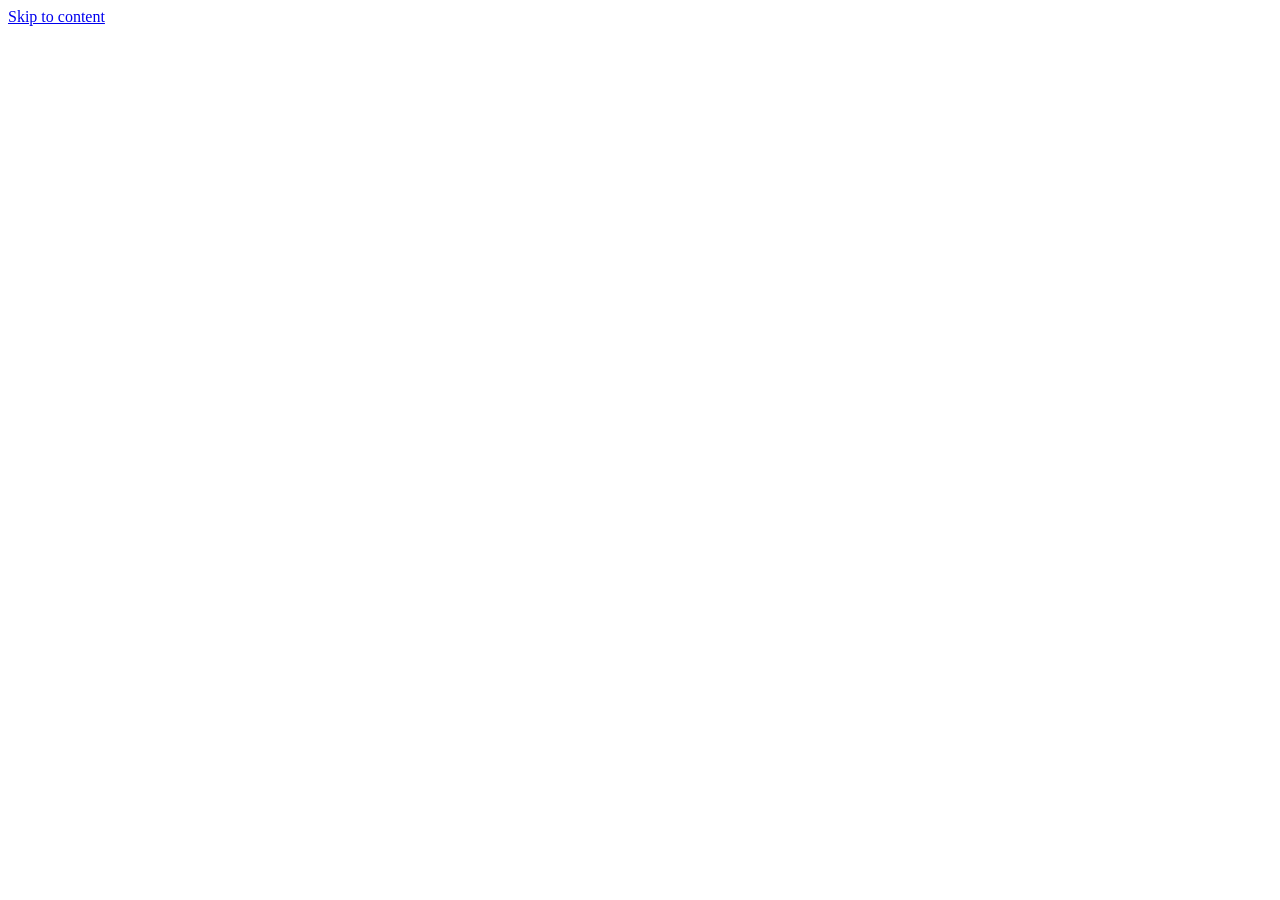
==== index.html @ a8ff734c "Add files via upload" ====
<!DOCTYPE html>
<html lang="en" data-theme="dark">
<head>
  <meta charset="UTF-8">
  <meta name="viewport" content="width=device-width, initial-scale=1">
  <title>Typing Panda — Practice. Improve. Type Faster.</title>
  <meta name="description" content="Typing Panda is a free typing practice website with timed tests, quotes, Learn mode, detailed results, leaderboards and more.">
  <meta name="theme-color" content="#050D2E">
  <link rel="icon" type="image/svg+xml" href="favicon.svg">
  <link rel="preconnect" href="https://fonts.googleapis.com">
  <link rel="preconnect" href="https://fonts.gstatic.com" crossorigin>
  <link href="https://fonts.googleapis.com/css2?family=Fira+Code:wght@400;500&family=Inter:wght@400;500;600;700&family=JetBrains+Mono:wght@400;500;700&family=Manrope:wght@500;700;800&family=Space+Mono&display=swap" rel="stylesheet">
  <link rel="stylesheet" href="css/styles.css">
</head>
<body>
  <a class="sr-only" href="#app">Skip to content</a>
  <header class="site-header" id="header"></header>
  <main id="app" class="page" tabindex="-1"></main>
  <footer class="site-footer" id="footer"></footer>
  <div id="modal-root"></div>
  <div id="toasts" aria-live="polite"></div>
  <noscript><p style="padding:2rem;color:#fff">Typing Panda needs JavaScript to run.</p></noscript>
  <script type="module" src="js/main.js"></script>
</body>
</html>
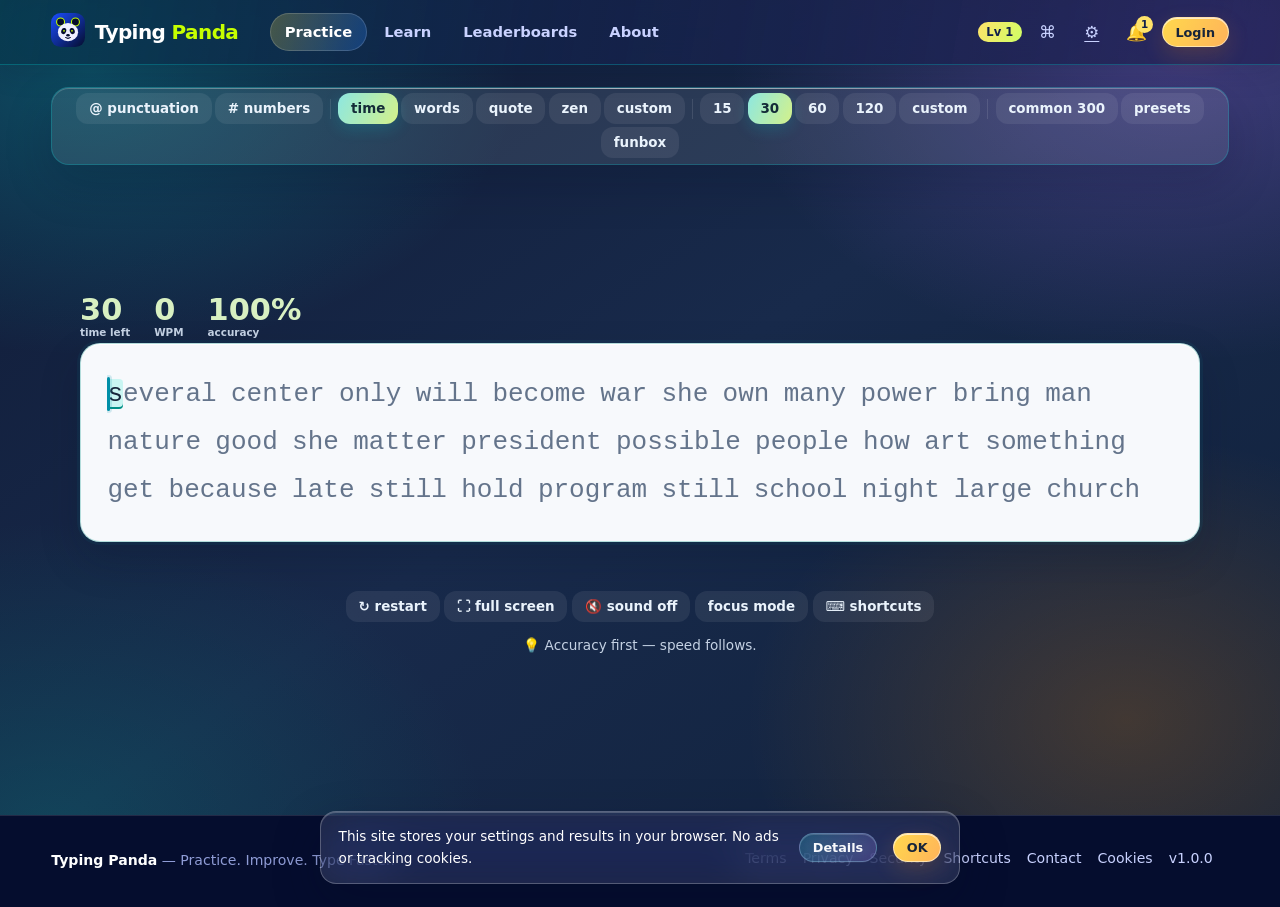
==== commit 229b59bc: "Refresh versioned UI assets for the floral Pastel Dream theme" ====
--- a/index.html
+++ b/index.html
@@ -10,7 +10,7 @@
   <link rel="preconnect" href="https://fonts.googleapis.com">
   <link rel="preconnect" href="https://fonts.gstatic.com" crossorigin>
   <link href="https://fonts.googleapis.com/css2?family=Fira+Code:wght@400;500&family=Inter:wght@400;500;600;700&family=JetBrains+Mono:wght@400;500;700&family=Manrope:wght@500;700;800&family=Space+Mono&display=swap" rel="stylesheet">
-  <link rel="stylesheet" href="css/styles.css">
+  <link rel="stylesheet" href="css/styles.css?v=57f6023a">
 </head>
 <body>
   <a class="sr-only" href="#app">Skip to content</a>
@@ -20,6 +20,6 @@
   <div id="modal-root"></div>
   <div id="toasts" aria-live="polite"></div>
   <noscript><p style="padding:2rem;color:#fff">Typing Panda needs JavaScript to run.</p></noscript>
-  <script type="module" src="js/main.js"></script>
+  <script type="module" src="js/main.js?v=57f6023a"></script>
 </body>
 </html>
--- a/css/styles.css
+++ b/css/styles.css
@@ -0,0 +1,1629 @@
+/* ===== Typing Panda — Electric Blue / Neon Lime / Deep Navy ===== */
+:root {
+  --navy: #050D2E;
+  --blue: #1A4DFF;
+  --lime: #C6FF00;
+  --off: #EEF0FF;
+  --white: #FFFFFF;
+
+  --bg: var(--navy);
+  --bg2: #0A1747;
+  --card: rgba(255, 255, 255, .06);
+  --card-b: rgba(255, 255, 255, .11);
+  --text: #FFFFFF;
+  --sub: #8F9CD6;
+  --main: #C6FF00;
+  --main-ink: #050D2E;
+  --accent: #1A4DFF;
+  --err: #FF5C7A;
+  --caret: #C6FF00;
+  --shadow: 0 10px 40px rgba(0, 0, 0, .35);
+
+  --font-head: 'Manrope', 'Inter', system-ui, sans-serif;
+  --font-body: 'Inter', system-ui, sans-serif;
+  --font-mono: 'JetBrains Mono', ui-monospace, Menlo, Consolas, monospace;
+  --fs: 26px;
+  --row: calc(var(--fs) * 1.85);
+  --tw: 1000px;
+  --radius: 18px;
+  --grad-hero: linear-gradient(135deg, #1A4DFF 0%, #0c2bb5 45%, #050D2E 100%);
+  --grad-lime: linear-gradient(120deg, #C6FF00 0%, #7fd6a8 45%, #1A4DFF 110%);
+}
+[data-theme="light"] {
+  --bg: #EEF0FF; --bg2: #FFFFFF; --card: #FFFFFF; --card-b: rgba(5, 13, 46, .12);
+  --text: #050D2E; --sub: #5B6698; --main: #1A4DFF; --main-ink: #FFFFFF;
+  --caret: #1A4DFF; --err: #D91E48; --shadow: 0 10px 40px rgba(26, 77, 255, .12);
+}
+[data-theme="electric"] {
+  --bg: #1A4DFF; --bg2: #1540D9; --card: rgba(255, 255, 255, .12); --card-b: rgba(255, 255, 255, .22);
+  --text: #FFFFFF; --sub: #BFCBFF; --main: #C6FF00; --main-ink: #050D2E; --err: #FFB1C0;
+}
+
+* { box-sizing: border-box; }
+html { scroll-behavior: smooth; }
+body {
+  margin: 0; min-height: 100vh; display: flex; flex-direction: column;
+  font-family: var(--font-body); color: var(--text); background: var(--bg);
+  background-image:
+    radial-gradient(900px 520px at 88% -8%, rgba(26, 77, 255, .5), transparent 62%),
+    radial-gradient(700px 420px at -8% 108%, rgba(198, 255, 0, .10), transparent 60%);
+  background-attachment: fixed;
+  -webkit-font-smoothing: antialiased; line-height: 1.55;
+}
+[data-theme="light"] body { background-image: radial-gradient(900px 520px at 90% -10%, rgba(26, 77, 255, .14), transparent 60%); }
+[data-theme="electric"] body { background-image: linear-gradient(180deg, #1A4DFF 0%, #0c2bb5 70%, #071a73 100%); }
+body.has-bg::before {
+  content: ""; position: fixed; inset: 0; z-index: -1; background: var(--bgimg) center/cover no-repeat;
+  opacity: var(--bgop, .3); filter: blur(var(--bgblur, 0px));
+}
+h1, h2, h3, h4 { font-family: var(--font-head); line-height: 1.1; margin: 0 0 .6rem; letter-spacing: -.02em; }
+h1 { font-size: clamp(2.2rem, 6vw, 4rem); font-weight: 800; }
+h2 { font-size: clamp(1.5rem, 3.4vw, 2.2rem); font-weight: 800; }
+h3 { font-size: 1.15rem; font-weight: 700; }
+p { margin: 0 0 1rem; }
+a { color: var(--main); text-underline-offset: 3px; }
+:focus-visible { outline: 2px solid var(--main); outline-offset: 2px; border-radius: 6px; }
+.wrap { width: min(1180px, 92vw); margin-inline: auto; }
+.muted { color: var(--sub); }
+.hidden { display: none !important; }
+.row { display: flex; align-items: center; gap: .6rem; flex-wrap: wrap; }
+.spread { justify-content: space-between; }
+.grid { display: grid; gap: 1rem; }
+.g2 { grid-template-columns: repeat(auto-fit, minmax(280px, 1fr)); }
+.g3 { grid-template-columns: repeat(auto-fit, minmax(290px, 1fr)); }
+.g4 { grid-template-columns: repeat(auto-fit, minmax(150px, 1fr)); }
+.sr-only { position: absolute; width: 1px; height: 1px; overflow: hidden; clip: rect(0 0 0 0); }
+
+/* ===== Header (always Deep Navy, brand constant across themes) ===== */
+.site-header {
+  position: sticky; top: 0; z-index: 50; color: #fff;
+  background: rgba(5, 13, 46, .86); backdrop-filter: blur(14px);
+  border-bottom: 1px solid rgba(255, 255, 255, .09);
+}
+.nav { display: flex; align-items: center; gap: 1rem; height: 64px; }
+.brand { display: flex; align-items: center; gap: .6rem; color: #fff; text-decoration: none; font: 800 1.25rem var(--font-head); letter-spacing: -.03em; }
+.brand img { width: 34px; height: 34px; }
+.brand b { color: var(--lime); font-weight: 800; }
+.nav-links { display: flex; gap: .2rem; margin-left: 1rem; }
+.nav-links a {
+  color: #c9d2ff; text-decoration: none; padding: .45rem .9rem; border-radius: 999px;
+  font-weight: 600; font-size: .92rem; transition: background .2s, color .2s;
+}
+.nav-links a:hover { background: rgba(255, 255, 255, .08); color: #fff; }
+.nav-links a.active { background: rgba(198, 255, 0, .14); color: var(--lime); }
+.nav-end { margin-left: auto; display: flex; align-items: center; gap: .4rem; }
+.icon-btn {
+  background: transparent; border: 0; color: inherit; width: 38px; height: 38px; border-radius: 12px;
+  cursor: pointer; font-size: 1.05rem; display: inline-grid; place-items: center; position: relative;
+  transition: background .2s, transform .15s;
+}
+.site-header .icon-btn { color: #c9d2ff; }
+.icon-btn:hover { background: rgba(127, 140, 200, .2); }
+.badge {
+  position: absolute; top: 3px; right: 2px; min-width: 17px; height: 17px; padding: 0 4px;
+  background: var(--lime); color: var(--navy); border-radius: 99px; font: 800 .65rem/17px var(--font-body); text-align: center;
+}
+.lvl {
+  font: 700 .72rem var(--font-body); color: var(--navy); background: var(--lime);
+  padding: .2rem .55rem; border-radius: 99px;
+}
+.menu-toggle { display: none; }
+.avatar {
+  width: 34px; height: 34px; border-radius: 50%; display: inline-grid; place-items: center;
+  font: 800 .9rem var(--font-head); color: var(--navy); background: var(--grad-lime); flex: none;
+}
+.avatar.lg { width: 84px; height: 84px; font-size: 2rem; }
+.popover {
+  position: absolute; right: 0; top: 48px; min-width: 220px; background: #0A1747; color: #fff;
+  border: 1px solid rgba(255, 255, 255, .14); border-radius: 16px; padding: .4rem; box-shadow: var(--shadow); z-index: 60;
+  animation: pop .15s ease;
+}
+.popover a, .popover button {
+  display: block; width: 100%; text-align: left; padding: .6rem .8rem; border: 0; background: none;
+  color: #dfe5ff; border-radius: 10px; font: 500 .92rem var(--font-body); text-decoration: none; cursor: pointer;
+}
+.popover a:hover, .popover button:hover { background: rgba(198, 255, 0, .12); color: var(--lime); }
+.popover .who { padding: .6rem .8rem; color: #8F9CD6; font-size: .8rem; }
+@keyframes pop { from { opacity: 0; transform: translateY(-6px); } to { opacity: 1; transform: none; } }
+
+/* ===== Buttons ===== */
+.btn {
+  --b: var(--card-b); font: 700 .92rem var(--font-body); border-radius: 999px; padding: .65rem 1.2rem;
+  border: 1px solid var(--b); background: transparent; color: var(--text); cursor: pointer;
+  text-decoration: none; display: inline-flex; align-items: center; gap: .45rem; justify-content: center;
+  transition: transform .15s, box-shadow .2s, background .2s, border-color .2s;
+}
+.btn:hover { transform: translateY(-1px); border-color: var(--main); }
+.btn:active { transform: translateY(0); }
+.btn.primary { background: var(--main); color: var(--main-ink); border-color: transparent; }
+.btn.primary:hover { box-shadow: 0 0 0 4px rgba(198, 255, 0, .16), 0 10px 28px rgba(198, 255, 0, .28); }
+[data-theme="light"] .btn.primary:hover { box-shadow: 0 0 0 4px rgba(26, 77, 255, .14), 0 10px 28px rgba(26, 77, 255, .3); }
+.btn.blue { background: var(--blue); color: #fff; border-color: transparent; }
+.btn.blue:hover { box-shadow: 0 0 0 4px rgba(26, 77, 255, .25), 0 10px 28px rgba(26, 77, 255, .4); }
+.btn.danger { border-color: var(--err); color: var(--err); }
+.btn.danger:hover { background: var(--err); color: var(--navy); }
+.btn.sm { padding: .4rem .8rem; font-size: .8rem; }
+.btn[disabled] { opacity: .5; pointer-events: none; }
+.site-header .btn.ghost { color: #fff; border-color: rgba(255, 255, 255, .25); }
+
+/* ===== Cards & bands ===== */
+.card {
+  background: var(--card); border: 1px solid var(--card-b); border-radius: var(--radius); padding: 1.3rem;
+  box-shadow: var(--shadow); backdrop-filter: blur(8px);
+}
+[data-theme="light"] .card { backdrop-filter: none; }
+.card.flat { box-shadow: none; }
+.card h3 { margin-bottom: .4rem; }
+.band { padding: clamp(2.4rem, 6vw, 4.5rem) 0; position: relative; }
+.band-hero { background: var(--grad-hero); color: #fff; overflow: hidden; }
+.band-hero::after {
+  content: ""; position: absolute; width: 460px; height: 460px; right: -120px; top: -180px; border-radius: 50%;
+  background: radial-gradient(circle, rgba(198, 255, 0, .5), transparent 65%); pointer-events: none;
+}
+.band-hero .wrap { position: relative; z-index: 1; }
+.band-hero p { color: #d3dbff; max-width: 60ch; font-size: 1.05rem; }
+.band-dark { background: #050D2E; color: #fff; }
+.band-dark .card { background: rgba(255, 255, 255, .06); border-color: rgba(255, 255, 255, .12); color: #fff; }
+.band-dark .muted { color: #8F9CD6; }
+.band-blue { background: var(--blue); color: #fff; }
+.band-blue .card { background: rgba(255, 255, 255, .12); border-color: rgba(255, 255, 255, .24); color: #fff; box-shadow: none; }
+.band-blue .muted { color: #cdd7ff; }
+.band-light { background: #EEF0FF; color: #050D2E; }
+.band-light .card { background: #fff; border-color: rgba(5, 13, 46, .1); color: #050D2E; box-shadow: 0 10px 30px rgba(26, 77, 255, .1); }
+.band-light .muted { color: #5B6698; }
+.band-light a { color: var(--blue); }
+.band-lime { background: var(--grad-lime); color: #050D2E; }
+.band-lime .btn { color: #050D2E; border-color: rgba(5, 13, 46, .4); }
+.band-lime .btn.primary { background: #050D2E; color: #C6FF00; }
+.pill {
+  display: inline-block; padding: .2rem .65rem; border-radius: 99px; font: 700 .72rem var(--font-body);
+  background: rgba(198, 255, 0, .16); color: var(--main);
+}
+[data-theme="light"] .pill { background: rgba(26, 77, 255, .1); }
+.pill.exp { background: rgba(255, 92, 122, .16); color: var(--err); }
+.stat-big { font: 800 clamp(1.8rem, 4vw, 2.6rem)/1 var(--font-head); color: var(--main); }
+.band-light .stat-big { color: var(--blue); }
+.stat-label { color: var(--sub); font-size: .82rem; font-weight: 600; }
+
+.page { animation: fade .25s ease; }
+@keyframes fade { from { opacity: 0; transform: translateY(6px); } to { opacity: 1; transform: none; } }
+.pad { padding: 2rem 0 3rem; }
+
+/* ===== Test page ===== */
+.test-page { padding: 1.4rem 0 2.5rem; }
+.config-bar {
+  display: flex; flex-wrap: wrap; gap: .2rem; justify-content: center; width: fit-content; max-width: 100%;
+  margin: 0 auto 1.4rem; padding: .35rem; background: var(--card); border: 1px solid var(--card-b);
+  border-radius: 18px; backdrop-filter: blur(10px); transition: opacity .3s;
+}
+.config-bar .sep { width: 1px; background: var(--card-b); margin: .35rem .25rem; }
+.opt {
+  background: transparent; border: 0; color: var(--sub); font: 600 .84rem var(--font-body); cursor: pointer;
+  padding: .5rem .8rem; border-radius: 12px; transition: color .15s, background .15s; white-space: nowrap;
+}
+.opt:hover { color: var(--text); }
+.opt.on { color: var(--main); background: rgba(198, 255, 0, .1); }
+[data-theme="light"] .opt.on { background: rgba(26, 77, 255, .1); }
+.focus-mode-active .config-bar, .focus-mode-active .test-controls, .focus-mode-active .tip, .focus-mode-active .keymap { opacity: 0; pointer-events: none; }
+.typing-wrap { width: min(var(--tw), 94vw); margin: 0 auto; }
+.live-row { display: flex; gap: 1.5rem; align-items: baseline; height: 3rem; font: 800 1.9rem var(--font-head); color: var(--main); }
+.live-row .lv small { display: block; font: 600 .65rem var(--font-body); color: var(--sub); line-height: 1; }
+.timebar { height: 4px; background: var(--card-b); border-radius: 4px; overflow: hidden; margin-bottom: .6rem; }
+.timebar i { display: block; height: 100%; width: 0; background: var(--grad-lime); }
+.typing-box { position: relative; outline: none; cursor: text; }
+.words-view { position: relative; height: calc(var(--row) * var(--lines, 3)); overflow: hidden; font-family: var(--font-mono); font-size: var(--fs); }
+.words { position: relative; display: flex; flex-wrap: wrap; align-content: flex-start; transition: transform .12s ease; user-select: none; }
+.word { position: relative; height: var(--row); line-height: var(--row); margin-right: .55em; white-space: pre; color: var(--sub); }
+.word .ok { color: var(--text); }
+.word .bad { color: var(--err); }
+.word .extra { color: var(--err); opacity: .75; }
+.word.wrong { text-decoration: underline; text-decoration-color: var(--err); text-decoration-thickness: 2px; text-underline-offset: 6px; }
+.word.hl-word.active { color: var(--text); }
+.word [data-typo]::after { content: attr(data-typo); position: absolute; font-size: .45em; top: 78%; left: 50%; transform: translateX(-50%); color: var(--err); }
+.word span { position: relative; }
+.caret { position: absolute; left: 0; top: 0; width: 3px; height: calc(var(--row) * .72); margin-top: calc(var(--row) * .14); background: var(--caret); border-radius: 2px; pointer-events: none; transition: left .09s ease, top .09s ease; box-shadow: 0 0 12px var(--caret); }
+.caret.blink { animation: blink 1s steps(1) infinite; }
+.caret.nosmooth { transition: none; }
+.caret.block { background: var(--caret); opacity: .35; border-radius: 3px; box-shadow: none; }
+.caret.underline { height: 3px; margin-top: calc(var(--row) * .82); width: .6em; }
+.caret.outline { background: transparent; border: 2px solid var(--caret); box-shadow: none; border-radius: 3px; }
+@keyframes blink { 50% { opacity: 0; } }
+.hidden-input { position: absolute; opacity: 0; left: 0; top: 0; width: 1px; height: 1px; border: 0; padding: 0; pointer-events: none; }
+.focus-msg {
+  position: absolute; inset: 0; display: none; place-items: center; text-align: center;
+  background: linear-gradient(180deg, transparent, var(--bg)); color: var(--text); font: 600 1rem var(--font-body);
+  backdrop-filter: blur(5px); border-radius: 14px;
+}
+.typing-box.unfocused .focus-msg { display: grid; }
+.typing-box.unfocused .caret { opacity: 0; }
+body.hide-ooF .focus-msg { display: none !important; }
+.fb-mirror .words { scale: -1 1; }
+.fb-upside .words-view { rotate: 180deg; }
+.fb-limited .word:not(.active) { opacity: 0; }
+.fb-memory.started .word:not(.wrong) span:not(.ok):not(.bad) { opacity: 0; }
+.fb-earthquake .words { animation: quake .18s infinite; }
+@keyframes quake { 0% { translate: 1px 1px; } 25% { translate: -2px 1px; } 50% { translate: 1px -2px; } 75% { translate: -1px 2px; } 100% { translate: 2px -1px; } }
+.test-controls { display: flex; justify-content: center; gap: .3rem; margin-top: 1.1rem; flex-wrap: wrap; transition: opacity .3s; }
+.tip { text-align: center; color: var(--sub); font-size: .85rem; margin-top: 1rem; transition: opacity .3s; }
+kbd { background: var(--card); border: 1px solid var(--card-b); border-bottom-width: 2px; border-radius: 6px; padding: .05rem .4rem; font: 600 .78em var(--font-mono); color: var(--text); }
+.caps-warn { color: var(--lime); text-align: center; font-weight: 700; height: 1.4rem; }
+.quote-info { text-align: center; color: var(--sub); font-size: .85rem; margin-top: .6rem; }
+
+/* keymap */
+.keymap { display: grid; gap: 5px; margin: 1.4rem auto 0; width: fit-content; max-width: 100%; transition: opacity .3s; }
+.krow { display: flex; gap: 5px; justify-content: center; }
+.key {
+  width: 42px; height: 42px; border-radius: 10px; display: grid; place-items: center; background: var(--card);
+  border: 1px solid var(--card-b); color: var(--sub); font: 600 .85rem var(--font-mono); transition: background .1s, color .1s, transform .1s;
+}
+.key.wide { width: 74px; }
+.key.space { width: 280px; }
+.key.target { background: var(--main); color: var(--main-ink); transform: translateY(-2px); box-shadow: 0 0 18px rgba(198, 255, 0, .45); }
+.key.f-0, .key.f-9 { border-bottom: 3px solid #8F9CD6; }
+.key.f-1, .key.f-8 { border-bottom: 3px solid #1A4DFF; }
+.key.f-2, .key.f-7 { border-bottom: 3px solid #C6FF00; }
+.key.f-3, .key.f-6 { border-bottom: 3px solid #ff9ac0; }
+.key.f-4 { border-bottom: 3px solid #5cd6ff; }
+.key.f-5 { border-bottom: 3px solid #ffb35c; }
+
+/* ===== Results ===== */
+.result-hero { background: var(--grad-hero); color: #fff; border-radius: 26px; padding: clamp(1.2rem, 3vw, 2.2rem); position: relative; overflow: hidden; box-shadow: var(--shadow); border: 1px solid rgba(255, 255, 255, .14); }
+.result-hero::after { content: ""; position: absolute; right: -90px; top: -120px; width: 340px; height: 340px; border-radius: 50%; background: radial-gradient(circle, rgba(198, 255, 0, .42), transparent 65%); pointer-events: none; }
+.result-top { display: grid; grid-template-columns: auto 1fr; gap: 2rem; align-items: center; position: relative; z-index: 1; }
+.big-wpm { font: 800 clamp(3.4rem, 11vw, 6.5rem)/.95 var(--font-head); color: var(--lime); letter-spacing: -.04em; }
+.big-wpm small { display: block; font: 700 .8rem var(--font-body); color: #cdd7ff; letter-spacing: 0; }
+.mini-stats { display: grid; grid-template-columns: repeat(auto-fit, minmax(110px, 1fr)); gap: .9rem 1.2rem; }
+.mini-stats b { display: block; font: 800 1.5rem var(--font-head); color: #fff; }
+.mini-stats span { font-size: .78rem; color: #b9c6ff; font-weight: 600; }
+.pb-badge { display: inline-block; background: var(--lime); color: var(--navy); font: 800 .78rem var(--font-body); padding: .3rem .8rem; border-radius: 99px; margin-bottom: .8rem; animation: pop .4s ease; }
+.fail-badge { display: inline-block; background: var(--err); color: var(--navy); font: 800 .78rem var(--font-body); padding: .3rem .8rem; border-radius: 99px; margin-bottom: .8rem; }
+.chart-box { position: relative; height: 260px; }
+.chart-box canvas { width: 100%; height: 100%; display: block; }
+.tip-box { position: absolute; pointer-events: none; background: #050D2E; color: #fff; border: 1px solid rgba(255, 255, 255, .2); border-radius: 10px; padding: .4rem .6rem; font: 600 .75rem var(--font-body); white-space: nowrap; display: none; z-index: 5; }
+.tabs { display: flex; gap: .2rem; flex-wrap: wrap; margin-bottom: .8rem; }
+.chip { display: inline-block; padding: .22rem .6rem; margin: .15rem; border-radius: 8px; font: 600 .85rem var(--font-mono); background: var(--card); border: 1px solid var(--card-b); }
+.chip.bad { color: var(--err); border-color: var(--err); }
+.result-actions { display: flex; flex-wrap: wrap; gap: .5rem; margin: 1.2rem 0; }
+
+/* ===== Forms, toggles, tables ===== */
+input[type=text], input[type=email], input[type=password], input[type=number], input[type=search], input[type=url], select, textarea {
+  width: 100%; background: var(--card); color: var(--text); border: 1px solid var(--card-b); border-radius: 12px;
+  padding: .7rem .9rem; font: 500 .95rem var(--font-body); transition: border-color .2s, box-shadow .2s;
+}
+input:focus, select:focus, textarea:focus { outline: none; border-color: var(--main); box-shadow: 0 0 0 3px rgba(198, 255, 0, .15); }
+[data-theme="light"] input:focus, [data-theme="light"] select:focus, [data-theme="light"] textarea:focus { box-shadow: 0 0 0 3px rgba(26, 77, 255, .15); }
+select option { background: #0A1747; color: #fff; }
+textarea { min-height: 160px; font-family: var(--font-mono); resize: vertical; }
+input[type=range] { accent-color: var(--main); width: 100%; }
+input[type=color] { width: 44px; height: 34px; border: 0; background: none; padding: 0; }
+label.f { display: block; font-weight: 600; font-size: .85rem; margin: .8rem 0 .3rem; }
+.field-err { color: var(--err); font-size: .82rem; margin-top: .3rem; }
+.switch { position: relative; width: 46px; height: 26px; flex: none; }
+.switch input { opacity: 0; position: absolute; inset: 0; cursor: pointer; margin: 0; z-index: 1; }
+.switch i { position: absolute; inset: 0; border-radius: 99px; background: var(--card-b); transition: background .2s; }
+.switch i::after { content: ""; position: absolute; width: 20px; height: 20px; border-radius: 50%; background: #fff; left: 3px; top: 3px; transition: transform .2s; }
+.switch input:checked + i { background: var(--main); }
+.switch input:checked + i::after { transform: translateX(20px); background: var(--main-ink); }
+.switch input:focus-visible + i { outline: 2px solid var(--main); outline-offset: 2px; }
+.table-wrap { overflow-x: auto; border-radius: 14px; border: 1px solid var(--card-b); }
+table { width: 100%; border-collapse: collapse; font-size: .9rem; }
+th, td { padding: .7rem .9rem; text-align: left; white-space: nowrap; }
+th { color: var(--sub); font-weight: 700; font-size: .75rem; background: var(--card); cursor: pointer; user-select: none; }
+tr + tr td { border-top: 1px solid var(--card-b); }
+tbody tr:hover td { background: rgba(198, 255, 0, .05); }
+tr.me td { background: rgba(198, 255, 0, .12); }
+
+/* settings */
+.settings-layout { display: grid; grid-template-columns: 220px 1fr; gap: 1.6rem; align-items: start; }
+.side-nav { position: sticky; top: 84px; display: grid; gap: .2rem; }
+.side-nav button { text-align: left; background: none; border: 0; color: var(--sub); padding: .6rem .9rem; border-radius: 12px; font: 600 .9rem var(--font-body); cursor: pointer; }
+.side-nav button.on { background: rgba(198, 255, 0, .12); color: var(--main); }
+[data-theme="light"] .side-nav button.on { background: rgba(26, 77, 255, .1); }
+.set-row { display: grid; grid-template-columns: 1fr minmax(160px, 260px); gap: 1rem; align-items: center; padding: 1rem 0; border-top: 1px solid var(--card-b); }
+.set-row:first-of-type { border-top: 0; }
+.set-row h4 { margin: 0 0 .15rem; font: 700 .98rem var(--font-body); }
+.set-row p { margin: 0; color: var(--sub); font-size: .85rem; }
+.set-row .ctl { display: flex; justify-content: flex-end; align-items: center; gap: .6rem; }
+.set-row .ctl select, .set-row .ctl input[type=text], .set-row .ctl input[type=number] { max-width: 260px; }
+
+/* learn */
+.lesson-grid { display: grid; gap: .6rem; grid-template-columns: repeat(auto-fill, minmax(190px, 1fr)); }
+.lesson { text-align: left; background: var(--card); border: 1px solid var(--card-b); border-radius: 14px; padding: .8rem 1rem; color: var(--text); cursor: pointer; font: 600 .9rem var(--font-body); transition: transform .15s, border-color .2s; }
+.lesson:hover { transform: translateY(-2px); border-color: var(--main); }
+.lesson small { display: block; color: var(--sub); font-weight: 500; margin-top: .15rem; }
+.lesson.done { border-color: var(--main); }
+.lesson.done::after { content: "✓"; float: right; color: var(--main); font-weight: 800; }
+.progress { height: 10px; background: var(--card-b); border-radius: 99px; overflow: hidden; }
+.progress i { display: block; height: 100%; background: var(--grad-lime); border-radius: 99px; transition: width .5s ease; }
+.band-light .progress { background: rgba(5, 13, 46, .12); }
+
+/* heat calendar */
+.heat { display: grid; grid-auto-flow: column; grid-template-rows: repeat(7, 13px); gap: 3px; overflow-x: auto; padding-bottom: .4rem; }
+.heat i { width: 13px; height: 13px; border-radius: 3px; background: var(--card-b); display: block; }
+.heat i.l1 { background: rgba(198, 255, 0, .3); } .heat i.l2 { background: rgba(198, 255, 0, .55); } .heat i.l3 { background: rgba(198, 255, 0, .8); } .heat i.l4 { background: #C6FF00; }
+[data-theme="light"] .heat i.l1 { background: rgba(26, 77, 255, .25); } [data-theme="light"] .heat i.l2 { background: rgba(26, 77, 255, .5); } [data-theme="light"] .heat i.l3 { background: rgba(26, 77, 255, .75); } [data-theme="light"] .heat i.l4 { background: #1A4DFF; }
+
+/* ===== Modal / toast ===== */
+.overlay { position: fixed; inset: 0; z-index: 100; background: rgba(5, 13, 46, .72); backdrop-filter: blur(6px); display: grid; place-items: center; padding: 1rem; animation: fadeo .18s ease; }
+@keyframes fadeo { from { opacity: 0; } to { opacity: 1; } }
+.modal { width: min(560px, 100%); max-height: 90vh; overflow: auto; background: #0A1747; color: #fff; border: 1px solid rgba(255, 255, 255, .16); border-radius: 22px; box-shadow: 0 30px 80px rgba(0, 0, 0, .5); animation: pop .2s ease; --card: rgba(255, 255, 255, .07); --card-b: rgba(255, 255, 255, .14); --text: #fff; --sub: #9aa8e0; --main: #C6FF00; --main-ink: #050D2E; --err: #FF5C7A; }
+.modal.wide { width: min(860px, 100%); }
+.modal-head { display: flex; justify-content: space-between; align-items: center; padding: 1.1rem 1.3rem .4rem; }
+.modal-head h2 { margin: 0; font-size: 1.3rem; }
+.modal-body { padding: .6rem 1.3rem 1rem; }
+.modal-foot { display: flex; justify-content: flex-end; gap: .5rem; padding: .8rem 1.3rem 1.2rem; flex-wrap: wrap; }
+.modal a { color: var(--lime); }
+.cmd-list { display: grid; gap: 2px; max-height: 50vh; overflow: auto; margin-top: .6rem; }
+.cmd { display: flex; justify-content: space-between; gap: 1rem; padding: .6rem .8rem; border-radius: 10px; cursor: pointer; color: #dfe5ff; background: none; border: 0; text-align: left; font: 500 .92rem var(--font-body); }
+.cmd.sel { background: rgba(198, 255, 0, .14); color: var(--lime); }
+.cmd small { color: #8F9CD6; }
+.sc-list { display: grid; grid-template-columns: 1fr 1fr; gap: .5rem 1.5rem; }
+.sc-list div { display: flex; justify-content: space-between; gap: .6rem; }
+#toasts { position: fixed; bottom: 18px; right: 18px; z-index: 200; display: grid; gap: .5rem; }
+.toast { background: #050D2E; color: #fff; border: 1px solid rgba(198, 255, 0, .5); border-left: 4px solid var(--lime); padding: .7rem 1rem; border-radius: 12px; font: 600 .88rem var(--font-body); box-shadow: var(--shadow); animation: pop .2s ease; max-width: 340px; }
+.toast.err { border-color: rgba(255, 92, 122, .6); border-left-color: #FF5C7A; }
+.notif { display: flex; gap: .7rem; padding: .7rem; border-radius: 12px; border: 1px solid var(--card-b); margin-bottom: .5rem; background: var(--card); }
+.notif.unread { border-color: var(--lime); }
+.notif b { display: block; }
+.empty { text-align: center; padding: 2.2rem 1rem; color: var(--sub); }
+.empty h3 { color: var(--text); }
+.spinner { width: 28px; height: 28px; border: 3px solid var(--card-b); border-top-color: var(--main); border-radius: 50%; animation: spin .8s linear infinite; margin: 2rem auto; }
+@keyframes spin { to { transform: rotate(360deg); } }
+
+/* ===== Footer ===== */
+.site-footer { margin-top: auto; background: #050D2E; color: #8F9CD6; padding: 2rem 0; border-top: 1px solid rgba(255, 255, 255, .08); font-size: .88rem; }
+.site-footer a { color: #c9d2ff; text-decoration: none; margin-right: 1rem; }
+.site-footer a:hover { color: var(--lime); }
+.cookie-bar { position: fixed; left: 50%; transform: translateX(-50%); bottom: 16px; z-index: 150; width: min(640px, 92vw); background: #0A1747; color: #fff; border: 1px solid rgba(198, 255, 0, .4); border-radius: 16px; padding: .9rem 1.1rem; display: flex; gap: 1rem; align-items: center; box-shadow: var(--shadow); font-size: .85rem; animation: pop .3s ease; }
+
+/* ===== Responsive ===== */
+@media (max-width: 900px) {
+  .settings-layout { grid-template-columns: 1fr; }
+  .side-nav { position: static; display: flex; overflow-x: auto; }
+  .side-nav button { white-space: nowrap; }
+  .result-top { grid-template-columns: 1fr; gap: 1rem; }
+  .menu-toggle { display: inline-grid; }
+  .nav-links { display: none; position: absolute; left: 0; right: 0; top: 64px; flex-direction: column; margin: 0; padding: .6rem 4vw 1rem; background: #050D2E; border-bottom: 1px solid rgba(255, 255, 255, .1); }
+  .nav-open .nav-links { display: flex; animation: pop .15s ease; }
+  .nav-links a { padding: .8rem 1rem; }
+}
+@media (max-width: 640px) {
+  :root { --fs: 21px; }
+  .set-row { grid-template-columns: 1fr; }
+  .set-row .ctl { justify-content: flex-start; }
+  .key { width: 28px; height: 34px; font-size: .7rem; } .key.wide { width: 48px; } .key.space { width: 150px; }
+  .sc-list { grid-template-columns: 1fr; }
+  .live-row { font-size: 1.4rem; gap: 1rem; }
+  .lvl { display: none; }
+  .brand span { display: none; }
+}
+@media (prefers-reduced-motion: reduce) {
+  *, *::before, *::after { animation: none !important; transition: none !important; scroll-behavior: auto !important; }
+}
+body.reduce-motion *, body.reduce-motion *::before, body.reduce-motion *::after { animation: none !important; transition: none !important; }
+
+.two { display: grid; gap: 1rem; grid-template-columns: repeat(2, minmax(0, 1fr)); }
+.mini-stats .w2 { grid-column: span 2; }
+.mini-stats b { overflow-wrap: anywhere; font-size: 1.35rem; }
+@media (max-width: 760px) { .two { grid-template-columns: 1fr; } .chart-box { height: 220px; } }
+.grid > *, .two > * { min-width: 0; }
+.sc-list > div { min-width: 0; flex-wrap: wrap; align-items: center; }
+.sc-list kbd { max-width: 100%; white-space: normal; }
+.site-footer a { display: inline-block; margin-bottom: .3rem; }
+.site-footer .wrap > div:last-child { min-width: 0; }
+.card .sc-list { grid-template-columns: 1fr; }
+
+/* ===== Practice layout: centered Monkeytype-style typing stage ===== */
+#app:has(> .test-page) {
+  flex: 1 0 auto;
+  display: flex;
+  flex-direction: column;
+}
+
+#app:has(> .test-page) > .test-page {
+  flex: 1 0 auto;
+  display: flex;
+  flex-direction: column;
+  min-height: max(620px, calc(100svh - 150px));
+  padding-top: 1.35rem;
+  padding-bottom: 2rem;
+}
+
+.test-page > .config-bar {
+  flex: 0 0 auto;
+  margin-bottom: 0;
+}
+
+.test-page > #practice-stage,
+.test-page > div:not(.config-bar) {
+  flex: 1 0 auto;
+}
+
+.test-page > div:not(.config-bar) {
+  display: flex;
+  flex-direction: column;
+  justify-content: center;
+  padding: clamp(2rem, 5vh, 4rem) 0;
+  min-height: 0;
+}
+
+.test-page .typing-wrap {
+  width: min(1120px, 94vw);
+}
+
+.test-page .live-row {
+  margin-bottom: .15rem;
+}
+
+.test-page .words-view {
+  min-height: calc(var(--row) * 3);
+}
+
+.test-page .test-controls {
+  margin-top: clamp(1.2rem, 3vh, 2rem);
+}
+
+.test-page .tip {
+  margin-top: .8rem;
+}
+
+.test-page .keymap {
+  margin-top: 1.2rem;
+}
+
+@media (min-width: 1100px) and (min-height: 700px) {
+  .test-page > div:not(.config-bar) {
+    padding-top: 3vh;
+    padding-bottom: 3vh;
+  }
+}
+
+@media (max-width: 640px) {
+  #app:has(> .test-page) > .test-page {
+    min-height: calc(100svh - 130px);
+    padding-top: .8rem;
+    padding-bottom: 1rem;
+  }
+
+  .test-page > div:not(.config-bar) {
+    justify-content: center;
+    padding: 2.5rem 0;
+  }
+
+  .test-page .typing-wrap {
+    width: 94vw;
+  }
+
+  .test-page .config-bar {
+    width: 100%;
+    justify-content: flex-start;
+    overflow-x: auto;
+    flex-wrap: nowrap;
+    scrollbar-width: thin;
+  }
+
+  .test-page .words-view {
+    min-height: calc(var(--row) * 3);
+  }
+}
+
+
+/* AP Creative Studio skyscraper ad — positioned in the right-side result-page rail. */
+.result-ad-slot {
+  display: flex !important;
+  position: fixed;
+  top: 147px;
+  right: max(24px, calc((100vw - 1630px) / 2));
+  z-index: 5;
+  width: 160px;
+  height: 600px;
+  margin: 0;
+  align-items: center;
+  justify-content: center;
+  overflow: hidden;
+  border-radius: 8px;
+  line-height: 0;
+}
+
+.result-ad-slot img {
+  display: block;
+  width: 100%;
+  height: 100%;
+  object-fit: contain;
+  object-position: center;
+}
+
+@media (max-width: 1300px) {
+  .result-ad-slot { display: none !important; }
+}
+
+
+/* ===== GitHub-style annual typing contribution heatmap ===== */
+.activity-calendar-card { overflow:hidden; }
+.activity-calendar-head { display:flex; justify-content:space-between; align-items:flex-start; gap:1rem; margin-bottom:1rem; }
+.activity-calendar-summary { color:var(--sub); font-size:.85rem; margin-top:.35rem; }
+.activity-year-select { width:auto; min-width:125px; padding:.55rem .75rem; }
+.activity-graph-scroll { overflow-x:auto; overscroll-behavior-x:contain; padding:0 0 .55rem; scrollbar-width:thin; scrollbar-color:var(--main) var(--card-b); }
+.activity-month-labels { display:grid; gap:3px; width:max-content; min-width:max-content; height:22px; margin-left:38px; color:var(--sub); font-size:.68rem; }
+.activity-month-labels span { white-space:nowrap; }
+.activity-graph-body { display:flex; align-items:flex-start; gap:7px; width:max-content; }
+.activity-weekday-labels { display:grid; grid-template-rows:repeat(7,13px); gap:3px; width:31px; flex:none; }
+.activity-weekday-labels span { font-size:.62rem; line-height:13px; color:var(--sub); text-align:right; }
+.activity-year-grid { display:grid; grid-template-rows:repeat(7,13px); grid-auto-flow:column; gap:3px; width:max-content; }
+.activity-year-cell { width:13px; height:13px; border-radius:3px; display:block; background:var(--card-b); transition:transform .15s ease,outline-color .15s ease; animation:activityCellIn .35s both; animation-delay:calc(var(--cell-index,0) * 1ms); }
+.activity-year-cell:not(.outside-year):hover { outline:2px solid var(--text); outline-offset:1px; transform:scale(1.18); z-index:2; }
+.activity-year-cell.outside-year { visibility:hidden; }
+.activity-year-cell.l1,.activity-legend i.l1 { background:#0e4429; }
+.activity-year-cell.l2,.activity-legend i.l2 { background:#006d32; }
+.activity-year-cell.l3,.activity-legend i.l3 { background:#26a641; }
+.activity-year-cell.l4,.activity-legend i.l4 { background:#39d353; }
+[data-theme="light"] .activity-year-cell.l1,[data-theme="light"] .activity-legend i.l1 { background:#9be9a8; }
+[data-theme="light"] .activity-year-cell.l2,[data-theme="light"] .activity-legend i.l2 { background:#40c463; }
+[data-theme="light"] .activity-year-cell.l3,[data-theme="light"] .activity-legend i.l3 { background:#30a14e; }
+[data-theme="light"] .activity-year-cell.l4,[data-theme="light"] .activity-legend i.l4 { background:#216e39; }
+.activity-legend { display:flex; align-items:center; justify-content:flex-end; gap:.32rem; color:var(--sub); font-size:.7rem; margin:.45rem 0 1.2rem; }
+.activity-legend i { display:block; width:11px; height:11px; border-radius:3px; background:var(--card-b); }
+.activity-feed-heading { display:flex; align-items:center; justify-content:space-between; gap:.8rem; border-top:1px solid var(--card-b); padding-top:1rem; margin-bottom:.6rem; }
+.activity-feed-heading h3 { margin:0; }
+.activity-feed-heading span { font-size:.78rem; }
+.activity-feed { display:grid; gap:.5rem; }
+.activity-feed-month { display:flex; align-items:center; justify-content:space-between; gap:1rem; padding:.75rem .85rem; border:1px solid var(--card-b); border-radius:12px; background:rgba(255,255,255,.025); animation:activityMonthIn .3s ease both; }
+.activity-feed-month strong,.activity-feed-month small { display:block; }
+.activity-feed-month small { color:var(--sub); font-size:.72rem; margin-top:.12rem; }
+.activity-feed-stats { display:flex; align-items:center; justify-content:flex-end; flex-wrap:wrap; gap:.45rem .8rem; color:var(--sub); font-size:.76rem; }
+.activity-empty { margin:.6rem 0 0; font-size:.85rem; }
+@keyframes activityMonthIn { from { opacity:0; transform:translateY(8px); } to { opacity:1; transform:translateY(0); } }
+@keyframes activityCellIn { from { opacity:0; transform:scale(.72); } to { opacity:1; transform:scale(1); } }
+@media(max-width:600px) {
+ .activity-calendar-head { flex-direction:column; }
+ .activity-year-select { width:100%; }
+ .activity-feed-month { align-items:flex-start; flex-direction:column; gap:.45rem; }
+ .activity-feed-stats { justify-content:flex-start; }
+}
+@media(prefers-reduced-motion:reduce) { .activity-year-cell,.activity-feed-month { animation:none!important; transition:none!important; } }
+
+
+/* ===== Premium Colorful Glassmorphism UI (default visual style) ===== */
+:root[data-ui-style="glass"] {
+  --glass-surface: rgba(255,255,255,.105);
+  --glass-surface-strong: rgba(255,255,255,.16);
+  --glass-border: rgba(255,255,255,.24);
+  --glass-highlight: rgba(255,255,255,.34);
+  --glass-shadow: 0 18px 48px rgba(1,10,38,.28), inset 0 1px 0 rgba(255,255,255,.20);
+}
+:root[data-ui-style="glass"] body {
+  background-color: #07143b;
+  background-image:
+    radial-gradient(ellipse 48rem 34rem at 7% 4%, rgba(26,77,255,.62), transparent 68%),
+    radial-gradient(ellipse 42rem 32rem at 94% 10%, rgba(255,214,45,.28), transparent 68%),
+    radial-gradient(ellipse 40rem 30rem at 82% 88%, rgba(0,190,255,.22), transparent 68%),
+    radial-gradient(ellipse 34rem 28rem at 8% 92%, rgba(198,255,0,.12), transparent 70%),
+    linear-gradient(135deg,#07143b 0%,#0b1c50 48%,#07112f 100%);
+  background-attachment: fixed;
+}
+:root[data-ui-style="glass"] body::after {
+  content:""; position:fixed; inset:0; z-index:-1; pointer-events:none; opacity:.16;
+  background-image:radial-gradient(rgba(255,255,255,.7) .55px,transparent .7px);
+  background-size:22px 22px;
+}
+:root[data-ui-style="glass"] .site-header {
+  background:rgba(8,20,58,.58);
+  -webkit-backdrop-filter:blur(24px) saturate(155%);
+  backdrop-filter:blur(24px) saturate(155%);
+  border-bottom:1px solid rgba(255,255,255,.2);
+  box-shadow:0 8px 30px rgba(0,0,0,.12);
+}
+:root[data-ui-style="glass"] .card,
+:root[data-ui-style="glass"] .config-bar,
+:root[data-ui-style="glass"] .popover,
+:root[data-ui-style="glass"] .modal,
+:root[data-ui-style="glass"] .modal-card,
+:root[data-ui-style="glass"] .side-nav,
+:root[data-ui-style="glass"] .table-wrap,
+:root[data-ui-style="glass"] .cookie-bar,
+:root[data-ui-style="glass"] .result-ad-slot {
+  background:var(--glass-surface);
+  border:1px solid var(--glass-border);
+  -webkit-backdrop-filter:blur(22px) saturate(155%);
+  backdrop-filter:blur(22px) saturate(155%);
+  box-shadow:var(--glass-shadow);
+}
+:root[data-ui-style="glass"] .card,
+:root[data-ui-style="glass"] .config-bar { position:relative; overflow:hidden; }
+:root[data-ui-style="glass"] .card::before,
+:root[data-ui-style="glass"] .config-bar::before {
+  content:""; position:absolute; inset:0 0 auto; height:1px; pointer-events:none;
+  background:linear-gradient(90deg,transparent,rgba(255,255,255,.55),transparent);
+}
+:root[data-ui-style="glass"] .card.flat { background:rgba(255,255,255,.055); box-shadow:none; }
+:root[data-ui-style="glass"] .band-hero,
+:root[data-ui-style="glass"] .band-dark,
+:root[data-ui-style="glass"] .band-blue,
+:root[data-ui-style="glass"] .band-light,
+:root[data-ui-style="glass"] .band-lime {
+  background:transparent; color:var(--text);
+}
+:root[data-ui-style="glass"] .band-hero::after {
+  width:520px;height:520px;right:-180px;top:-220px;
+  background:radial-gradient(circle,rgba(255,218,58,.32),rgba(26,77,255,.12) 42%,transparent 70%);
+}
+:root[data-ui-style="glass"] .band-hero p,
+:root[data-ui-style="glass"] .band-dark .muted,
+:root[data-ui-style="glass"] .band-blue .muted { color:#d5e1ff; }
+:root[data-ui-style="glass"] .band-dark .card,
+:root[data-ui-style="glass"] .band-blue .card,
+:root[data-ui-style="glass"] .band-light .card {
+  background:rgba(255,255,255,.105); border-color:rgba(255,255,255,.22); color:#fff;
+  -webkit-backdrop-filter:blur(22px) saturate(155%); backdrop-filter:blur(22px) saturate(155%);
+}
+:root[data-ui-style="glass"] .band-light,
+:root[data-ui-style="glass"] .band-light a { color:#fff; }
+:root[data-ui-style="glass"] .btn {
+  background:rgba(255,255,255,.085); border-color:rgba(255,255,255,.24);
+  -webkit-backdrop-filter:blur(12px); backdrop-filter:blur(12px);
+  box-shadow:inset 0 1px 0 rgba(255,255,255,.16);
+}
+:root[data-ui-style="glass"] .btn:hover {
+  transform:translateY(-2px); background:rgba(255,255,255,.16);
+  border-color:rgba(255,255,255,.48); box-shadow:0 10px 28px rgba(0,0,0,.18),inset 0 1px 0 rgba(255,255,255,.24);
+}
+:root[data-ui-style="glass"] .btn.primary {
+  background:linear-gradient(125deg,#f8df55 0%,#d6ff57 52%,#a6edff 130%);
+  color:#10204b; border-color:rgba(255,255,255,.5);
+  box-shadow:0 8px 24px rgba(198,255,0,.16),inset 0 1px 0 rgba(255,255,255,.7);
+}
+:root[data-ui-style="glass"] .btn.blue {
+  background:linear-gradient(125deg,#4b8dff,#2355ed); color:#fff;
+  border-color:rgba(255,255,255,.34);
+}
+:root[data-ui-style="glass"] .nav-links a.active {
+  color:#fff; background:linear-gradient(110deg,rgba(255,218,58,.24),rgba(26,120,255,.28));
+  box-shadow:inset 0 0 0 1px rgba(255,255,255,.16);
+}
+:root[data-ui-style="glass"] .popover {
+  background:rgba(9,24,66,.82); color:#fff;
+}
+:root[data-ui-style="glass"] .popover a,
+:root[data-ui-style="glass"] .popover button { color:#eef3ff; }
+:root[data-ui-style="glass"] input[type=text],
+:root[data-ui-style="glass"] input[type=email],
+:root[data-ui-style="glass"] input[type=password],
+:root[data-ui-style="glass"] input[type=number],
+:root[data-ui-style="glass"] input[type=search],
+:root[data-ui-style="glass"] input[type=url],
+:root[data-ui-style="glass"] select,
+:root[data-ui-style="glass"] textarea {
+  background:rgba(5,16,51,.38); color:#fff; border-color:rgba(255,255,255,.22);
+  -webkit-backdrop-filter:blur(14px); backdrop-filter:blur(14px);
+}
+:root[data-ui-style="glass"] select option { background:#102453; color:#fff; }
+:root[data-ui-style="glass"] input:focus,
+:root[data-ui-style="glass"] select:focus,
+:root[data-ui-style="glass"] textarea:focus {
+  border-color:#ffe36a; box-shadow:0 0 0 3px rgba(255,220,74,.18);
+}
+:root[data-ui-style="glass"] .result-hero {
+  background:linear-gradient(125deg,rgba(29,85,230,.74),rgba(8,25,75,.76) 58%,rgba(9,35,83,.7));
+  border:1px solid rgba(255,255,255,.28);
+  -webkit-backdrop-filter:blur(24px) saturate(160%); backdrop-filter:blur(24px) saturate(160%);
+  box-shadow:0 22px 55px rgba(0,0,0,.24),inset 0 1px 0 rgba(255,255,255,.25);
+}
+:root[data-ui-style="glass"] .result-hero::after {
+  background:radial-gradient(circle,rgba(255,224,75,.48),rgba(64,157,255,.14) 46%,transparent 70%);
+}
+:root[data-ui-style="glass"] .chip,
+:root[data-ui-style="glass"] kbd,
+:root[data-ui-style="glass"] .key,
+:root[data-ui-style="glass"] .activity-feed-month {
+  background:rgba(255,255,255,.085); border-color:rgba(255,255,255,.18);
+  -webkit-backdrop-filter:blur(12px); backdrop-filter:blur(12px);
+}
+:root[data-ui-style="glass"] .opt.on {
+  color:#fff; background:rgba(255,220,72,.2); box-shadow:inset 0 0 0 1px rgba(255,230,130,.18);
+}
+:root[data-ui-style="glass"] .pill { background:rgba(255,220,72,.18); color:#ffe36a; }
+:root[data-ui-style="glass"] .site-footer { border-top:1px solid rgba(255,255,255,.12); }
+:root[data-ui-style="glass"] .modal,
+:root[data-ui-style="glass"] .modal-card { background:rgba(8,22,62,.88); color:#fff; }
+:root[data-ui-style="glass"] .side-nav button,
+:root[data-ui-style="glass"] .side-nav .on { border-radius:12px; }
+:root[data-ui-style="glass"] .set-row { border-bottom-color:rgba(255,255,255,.12); }
+:root[data-ui-style="glass"] .stat-big { color:#ffe36a; }
+:root[data-ui-style="glass"] .band-light .stat-big { color:#ffe36a; }
+:root[data-ui-style="glass"] .result-ad-slot { overflow:hidden; border-radius:18px; }
+:root[data-ui-style="glass"] .result-ad-slot img { display:block; max-width:100%; }
+:root[data-ui-style="glass"] .card:hover {
+  border-color:rgba(255,255,255,.34);
+  box-shadow:0 22px 52px rgba(0,0,0,.24),inset 0 1px 0 rgba(255,255,255,.22);
+}
+:root[data-ui-style="glass"] .icon-btn:hover { background:rgba(255,255,255,.14); }
+:root[data-ui-style="glass"] .badge { background:#ffe36a; color:#10204b; }
+:root[data-ui-style="glass"] .lvl { background:linear-gradient(120deg,#ffe36a,#cfff65); color:#10204b; }
+:root[data-ui-style="glass"] .avatar { box-shadow:0 0 0 2px rgba(255,255,255,.3),0 8px 22px rgba(0,0,0,.2); }
+:root[data-ui-style="glass"] .table-wrap { overflow-x:auto; }
+:root[data-ui-style="glass"] .chart-box canvas { border-radius:12px; }
+:root[data-ui-style="glass"] .focus-msg { background:linear-gradient(180deg,rgba(8,20,58,.15),rgba(8,20,58,.84)); }
+:root[data-ui-style="glass"] .page { animation:glassPageIn .32s ease both; }
+@keyframes glassPageIn { from { opacity:0; transform:translateY(8px); } to { opacity:1; transform:translateY(0); } }
+@media (max-width:760px) {
+  :root[data-ui-style="glass"] .card { padding:1rem; }
+  :root[data-ui-style="glass"] .site-header { -webkit-backdrop-filter:blur(18px); backdrop-filter:blur(18px); }
+  :root[data-ui-style="glass"] body { background-attachment:scroll; }
+}
+@media (prefers-reduced-motion:reduce) {
+  :root[data-ui-style="glass"] .page { animation:none; }
+  :root[data-ui-style="glass"] .card,
+  :root[data-ui-style="glass"] .btn { transition:none!important; }
+}
+
+
+/* ===== Glass UI refinement: premium shell, calm typing surface ===== */
+:root[data-ui-style="glass"] {
+  --glass-orange:#FF8A00;
+  --glass-cyan:#00D4D8;
+  --glass-purple:#A66CFF;
+  --glass-teal:#008F87;
+  --glass-yellow:#FFD84D;
+  --glass-lime:#A6D94B;
+  --glass-ink:#17243A;
+  --glass-paper:#F7F9FC;
+}
+:root[data-ui-style="glass"] body {
+  background-color:#101d3c;
+  background-image:
+    radial-gradient(720px 460px at 8% 4%,rgba(0,212,216,.17),transparent 66%),
+    radial-gradient(760px 520px at 92% 7%,rgba(166,108,255,.19),transparent 64%),
+    radial-gradient(560px 420px at 84% 76%,rgba(255,138,0,.13),transparent 68%),
+    radial-gradient(650px 460px at 5% 92%,rgba(0,143,135,.18),transparent 68%),
+    linear-gradient(145deg,#101d3c 0%,#172947 48%,#10213b 100%);
+  background-attachment:fixed;
+}
+:root[data-ui-style="glass"] .site-header {
+  background:rgba(12,27,57,.76);
+  border-bottom-color:rgba(255,255,255,.16);
+  -webkit-backdrop-filter:blur(22px) saturate(145%);
+  backdrop-filter:blur(22px) saturate(145%);
+  box-shadow:0 8px 28px rgba(5,14,34,.12);
+}
+:root[data-ui-style="glass"] .card,
+:root[data-ui-style="glass"] .config-bar,
+:root[data-ui-style="glass"] .settings-layout > .card,
+:root[data-ui-style="glass"] .modal,
+:root[data-ui-style="glass"] .modal-card {
+  border-color:rgba(255,255,255,.2);
+  box-shadow:0 18px 48px rgba(3,12,32,.18),inset 0 1px 0 rgba(255,255,255,.2);
+  -webkit-backdrop-filter:blur(20px) saturate(135%);
+  backdrop-filter:blur(20px) saturate(135%);
+}
+:root[data-ui-style="glass"] .card {
+  background:linear-gradient(145deg,rgba(255,255,255,.13),rgba(255,255,255,.065));
+}
+:root[data-ui-style="glass"] .band-hero {
+  background:
+    radial-gradient(ellipse at 12% 18%,rgba(0,212,216,.23),transparent 44%),
+    radial-gradient(ellipse at 88% 0%,rgba(166,108,255,.25),transparent 42%),
+    linear-gradient(118deg,rgba(20,49,91,.94),rgba(21,48,83,.91) 55%,rgba(22,45,70,.94));
+  border-bottom:1px solid rgba(255,255,255,.12);
+}
+:root[data-ui-style="glass"] .band-light {
+  background:linear-gradient(135deg,rgba(0,143,135,.16),rgba(31,68,104,.2));
+  color:#f7f9fc;
+}
+:root[data-ui-style="glass"] .band-light .card {
+  background:rgba(245,249,252,.10);
+  border-color:rgba(255,255,255,.2);
+  color:#f7f9fc;
+}
+:root[data-ui-style="glass"] .band-light .muted,
+:root[data-ui-style="glass"] .band-dark .muted { color:#c5d2e4; }
+:root[data-ui-style="glass"] .band-light a { color:#9cecf0; }
+:root[data-ui-style="glass"] .band-dark {
+  background:linear-gradient(135deg,rgba(14,29,57,.58),rgba(10,25,51,.72));
+}
+:root[data-ui-style="glass"] .progress {
+  background:rgba(255,255,255,.14);
+  border:1px solid rgba(255,255,255,.12);
+  overflow:hidden;
+}
+:root[data-ui-style="glass"] .progress i {
+  background:linear-gradient(90deg,#00D4D8,#A66CFF 55%,#FFD84D);
+  box-shadow:0 0 16px rgba(0,212,216,.22);
+}
+:root[data-ui-style="glass"] .lesson {
+  border:1px solid rgba(255,255,255,.2);
+  border-radius:16px;
+  background:linear-gradient(145deg,rgba(255,255,255,.15),rgba(255,255,255,.07));
+  color:#f7f9fc;
+  box-shadow:inset 0 1px 0 rgba(255,255,255,.18),0 10px 24px rgba(4,13,34,.12);
+  transition:transform .18s ease,border-color .18s ease,background .18s ease;
+}
+:root[data-ui-style="glass"] .lesson:hover {
+  transform:translateY(-2px);
+  border-color:rgba(0,212,216,.48);
+  background:linear-gradient(145deg,rgba(0,212,216,.17),rgba(166,108,255,.12));
+}
+:root[data-ui-style="glass"] .lesson small { color:#c9d8e8; }
+
+/* The typing surface deliberately opts out of the colorful glass backdrop. */
+:root[data-ui-style="glass"] .typing-box {
+  padding:clamp(1rem,2.4vw,1.65rem);
+  border:1px solid rgba(23,36,58,.12);
+  border-radius:20px;
+  background:var(--glass-paper);
+  color:var(--glass-ink);
+  box-shadow:0 18px 42px rgba(5,18,40,.16),inset 0 1px 0 rgba(255,255,255,.95);
+  -webkit-backdrop-filter:none;
+  backdrop-filter:none;
+  cursor:text;
+}
+:root[data-ui-style="glass"] .words-view {
+  color:var(--glass-ink);
+  text-shadow:none;
+}
+:root[data-ui-style="glass"] .word {
+  color:#64748B;
+  text-shadow:none;
+}
+:root[data-ui-style="glass"] .word .ok {
+  color:#008F87;
+  font-weight:500;
+}
+:root[data-ui-style="glass"] .word .bad,
+:root[data-ui-style="glass"] .word .extra {
+  color:#D9485F;
+}
+:root[data-ui-style="glass"] .word.wrong {
+  text-decoration-color:#D9485F;
+}
+:root[data-ui-style="glass"] .word .current-char {
+  color:#17243A;
+  background:rgba(0,212,216,.18);
+  border-radius:4px;
+  box-shadow:inset 0 -2px 0 rgba(0,143,135,.55);
+}
+:root[data-ui-style="glass"] .caret {
+  background:#00AEBB;
+  box-shadow:0 0 0 2px rgba(0,174,187,.12);
+}
+:root[data-ui-style="glass"] .caret.block { background:rgba(0,174,187,.28); }
+:root[data-ui-style="glass"] .caret.outline {
+  border-color:#009FAE;
+  background:transparent;
+  box-shadow:none;
+}
+:root[data-ui-style="glass"] .caret.underline { background:#009FAE; }
+:root[data-ui-style="glass"] .focus-msg {
+  color:#26364D;
+  background:rgba(247,249,252,.94);
+  border-radius:12px;
+  -webkit-backdrop-filter:blur(6px);
+  backdrop-filter:blur(6px);
+}
+:root[data-ui-style="glass"] .typing-box.unfocused .focus-msg {
+  background:rgba(247,249,252,.94);
+}
+:root[data-ui-style="glass"] .test-page .config-bar {
+  background:rgba(230,241,242,.1);
+  border-color:rgba(255,255,255,.2);
+}
+:root[data-ui-style="glass"] .test-page .opt.on {
+  color:#173B46;
+  background:linear-gradient(120deg,#BCEBE5,#D8F0C2);
+}
+:root[data-ui-style="glass"] .test-page .live-row { color:#D8F0C2; }
+:root[data-ui-style="glass"] .test-page .live-row .lv small { color:#c5d2e4; }
+:root[data-ui-style="glass"] .test-page .timebar { background:rgba(255,255,255,.16); }
+:root[data-ui-style="glass"] .test-page .timebar i { background:linear-gradient(90deg,#008F87,#00D4D8); }
+:root[data-ui-style="glass"] .test-page .tip,
+:root[data-ui-style="glass"] .test-page .quote-info { color:#c5d2e4; }
+:root[data-ui-style="glass"] .test-page .key {
+  color:#eaf2f8;
+  background:rgba(255,255,255,.09);
+  border-color:rgba(255,255,255,.16);
+}
+:root[data-ui-style="glass"] .test-page .key.target {
+  color:#173B46;
+  background:#BCEBE5;
+  box-shadow:0 5px 14px rgba(0,212,216,.2);
+}
+:root[data-ui-style="glass"] .btn.primary {
+  background:linear-gradient(120deg,#FFD84D,#FFB35A);
+  color:#17243A;
+  border-color:rgba(255,255,255,.52);
+  box-shadow:0 8px 22px rgba(255,138,0,.18),inset 0 1px 0 rgba(255,255,255,.65);
+}
+:root[data-ui-style="glass"] .btn.primary:hover {
+  box-shadow:0 10px 26px rgba(255,138,0,.22),inset 0 1px 0 rgba(255,255,255,.75);
+}
+:root[data-ui-style="glass"] .btn.blue {
+  background:linear-gradient(120deg,#168FAD,#356BE8);
+}
+:root[data-ui-style="glass"] :focus-visible {
+  outline-color:#00D4D8;
+  outline-offset:3px;
+}
+@media (max-width:760px) {
+  :root[data-ui-style="glass"] .typing-box { padding:1rem .8rem; border-radius:16px; }
+  :root[data-ui-style="glass"] .words-view { font-size:min(var(--fs),6vw); }
+  :root[data-ui-style="glass"] .test-page .config-bar { width:100%; justify-content:center; }
+}
+@media (prefers-reduced-motion:reduce) {
+  :root[data-ui-style="glass"] *,
+  :root[data-ui-style="glass"] *::before,
+  :root[data-ui-style="glass"] *::after {
+    scroll-behavior:auto!important;
+    animation-duration:.01ms!important;
+    animation-iteration-count:1!important;
+    transition-duration:.01ms!important;
+  }
+}
+
+
+/* ===== Stronger accent contrast for Colorful Glassmorphism ===== */
+:root[data-ui-style="glass"] {
+  --glass-cyan-strong:#00B8C7;
+  --glass-purple-strong:#9B5CFF;
+  --glass-orange-strong:#F07800;
+  --glass-teal-strong:#007F78;
+  --glass-yellow-strong:#FFD84D;
+  --glass-lime-strong:#9BCB35;
+}
+:root[data-ui-style="glass"] body {
+  background-image:
+    radial-gradient(650px 430px at 7% 8%,rgba(0,212,216,.26),transparent 66%),
+    radial-gradient(700px 480px at 92% 6%,rgba(166,108,255,.29),transparent 64%),
+    radial-gradient(560px 420px at 88% 80%,rgba(255,138,0,.20),transparent 68%),
+    radial-gradient(640px 450px at 4% 92%,rgba(0,143,135,.25),transparent 68%),
+    linear-gradient(145deg,#101b37 0%,#182a4b 48%,#10213b 100%);
+}
+:root[data-ui-style="glass"] .card {
+  background:
+    linear-gradient(135deg,rgba(0,212,216,.085),transparent 42%),
+    linear-gradient(315deg,rgba(166,108,255,.10),transparent 48%),
+    linear-gradient(145deg,rgba(255,255,255,.15),rgba(255,255,255,.075));
+  border-color:rgba(210,235,255,.27);
+}
+:root[data-ui-style="glass"] .site-header {
+  background:linear-gradient(100deg,rgba(0,143,135,.22),rgba(20,35,73,.86) 42%,rgba(110,65,170,.22)),rgba(12,27,57,.76);
+  border-bottom-color:rgba(0,212,216,.28);
+}
+:root[data-ui-style="glass"] .pill {
+  background:linear-gradient(110deg,rgba(0,212,216,.2),rgba(166,108,255,.22));
+  border:1px solid rgba(135,220,245,.38);
+  color:#F7F9FC;
+}
+:root[data-ui-style="glass"] .btn:not(.primary):not(.blue) {
+  color:#F7F9FC;
+  background:linear-gradient(120deg,rgba(0,212,216,.19),rgba(166,108,255,.18));
+  border:1px solid rgba(180,225,255,.32);
+  box-shadow:inset 0 1px 0 rgba(255,255,255,.16);
+}
+:root[data-ui-style="glass"] .btn:not(.primary):not(.blue):hover {
+  background:linear-gradient(120deg,rgba(0,212,216,.3),rgba(166,108,255,.28));
+  border-color:rgba(0,212,216,.58);
+}
+:root[data-ui-style="glass"] .btn.blue {
+  color:#fff;
+  background:linear-gradient(115deg,#007F91,#5556D9 58%,#8B4DCC);
+  border:1px solid rgba(255,255,255,.24);
+  box-shadow:0 8px 22px rgba(0,115,150,.22),inset 0 1px 0 rgba(255,255,255,.22);
+}
+:root[data-ui-style="glass"] .test-page .config-bar,
+:root[data-ui-style="glass"] .test-page .live-row { border-color:rgba(0,212,216,.24); }
+:root[data-ui-style="glass"] .test-page .opt {
+  color:#EAF3FC;
+  border-color:rgba(255,255,255,.2);
+  background:rgba(255,255,255,.075);
+}
+:root[data-ui-style="glass"] .test-page .opt.on {
+  color:#142B38;
+  background:linear-gradient(115deg,#8DE7E1,#D4F18A);
+  border-color:rgba(255,255,255,.65);
+  box-shadow:0 5px 16px rgba(0,212,216,.18);
+}
+:root[data-ui-style="glass"] .result-hero {
+  border:1px solid rgba(0,212,216,.26);
+  background:
+    radial-gradient(ellipse at 8% 8%,rgba(0,212,216,.2),transparent 48%),
+    radial-gradient(ellipse at 95% 8%,rgba(166,108,255,.23),transparent 45%),
+    linear-gradient(145deg,rgba(21,46,82,.96),rgba(24,38,76,.96));
+  box-shadow:0 20px 50px rgba(3,12,32,.24),inset 0 1px 0 rgba(255,255,255,.16);
+}
+:root[data-ui-style="glass"] .result-hero .big-wpm,
+:root[data-ui-style="glass"] .result-hero .mini-stats b { color:#FFD84D; }
+:root[data-ui-style="glass"] .result-hero .mini-stats span { color:#D3DFEE; }
+:root[data-ui-style="glass"] .lesson:nth-child(4n+1) { border-top:2px solid rgba(0,212,216,.72); }
+:root[data-ui-style="glass"] .lesson:nth-child(4n+2) { border-top:2px solid rgba(166,108,255,.78); }
+:root[data-ui-style="glass"] .lesson:nth-child(4n+3) { border-top:2px solid rgba(255,138,0,.78); }
+:root[data-ui-style="glass"] .lesson:nth-child(4n) { border-top:2px solid rgba(166,217,75,.78); }
+:root[data-ui-style="glass"] .typing-box {
+  border-color:rgba(0,143,135,.28);
+  box-shadow:0 18px 42px rgba(5,18,40,.18),0 0 0 3px rgba(0,212,216,.055),inset 0 1px 0 #fff;
+}
+:root[data-ui-style="glass"] .word .ok { color:#007F70; }
+:root[data-ui-style="glass"] .word .bad,
+:root[data-ui-style="glass"] .word .extra { color:#C93450; }
+:root[data-ui-style="glass"] .word .current-char {
+  background:#C9F5F2;
+  box-shadow:inset 0 -2px 0 #008F87;
+}
+:root[data-ui-style="glass"] .caret {
+  background:#008FA8;
+  box-shadow:0 0 0 2px rgba(0,143,168,.16);
+}
+:root[data-ui-style="glass"] :focus-visible { outline-color:#FFD84D; }
+
+
+
+/* ===== Pastel Dream Glassmorphism: soft pink, peach and lavender ===== */
+:root[data-ui-style="pastel"] {
+  --navy:#46334F;
+  --blue:#7860C9;
+  --lime:#E9A6C8;
+  --off:#FFF7FB;
+  --white:#FFFFFF;
+  --bg:#FFF1F6;
+  --bg2:#FFF9FC;
+  --card:rgba(255,255,255,.58);
+  --card-b:rgba(255,255,255,.82);
+  --text:#3F304A;
+  --sub:#786B83;
+  --main:#A84583;
+  --main-ink:#FFFFFF;
+  --accent:#8066C8;
+  --err:#D23E67;
+  --caret:#A84583;
+  --shadow:0 14px 38px rgba(122,78,130,.13);
+  --grad-hero:linear-gradient(125deg,#F6C8DB 0%,#D8C9F6 58%,#C9DDF8 100%);
+  --grad-lime:linear-gradient(120deg,#ECA6C9 0%,#B9A0EC 52%,#F5C6A9 100%);
+  --pastel-ink:#3F304A;
+  --pastel-muted:#786B83;
+  --pastel-pink:#D86DA8;
+  --pastel-purple:#8066C8;
+  --pastel-peach:#E99B78;
+  --pastel-mint:#64A99C;
+  color-scheme:light;
+}
+:root[data-ui-style="pastel"] body {
+  color:var(--pastel-ink);
+  background-color:#FFF1F6;
+  background-image:
+    radial-gradient(ellipse 46rem 35rem at 5% 4%,rgba(255,190,197,.62),transparent 68%),
+    radial-gradient(ellipse 42rem 34rem at 96% 7%,rgba(189,169,242,.60),transparent 68%),
+    radial-gradient(ellipse 40rem 32rem at 84% 88%,rgba(255,205,176,.55),transparent 68%),
+    radial-gradient(ellipse 34rem 30rem at 6% 90%,rgba(183,220,229,.42),transparent 70%),
+    linear-gradient(135deg,#FFF1F6 0%,#F5EDFF 50%,#FFF0E8 100%);
+  background-attachment:fixed;
+}
+:root[data-ui-style="pastel"] body::after {
+  content:"";
+  position:fixed;
+  inset:0;
+  z-index:-1;
+  pointer-events:none;
+  opacity:.13;
+  background-image:radial-gradient(rgba(255,255,255,.95) .7px,transparent .8px);
+  background-size:22px 22px;
+}
+:root[data-ui-style="pastel"] .site-header {
+  color:var(--pastel-ink);
+  background:rgba(255,249,253,.68);
+  border-bottom:1px solid rgba(255,255,255,.9);
+  box-shadow:0 8px 28px rgba(130,91,144,.10);
+  -webkit-backdrop-filter:blur(24px) saturate(150%);
+  backdrop-filter:blur(24px) saturate(150%);
+}
+:root[data-ui-style="pastel"] .brand { color:#49354F; }
+:root[data-ui-style="pastel"] .brand b { color:#B34D8A; }
+:root[data-ui-style="pastel"] .nav-links a { color:#75617E; }
+:root[data-ui-style="pastel"] .nav-links a:hover { color:#5A3C67; background:rgba(210,170,224,.22); }
+:root[data-ui-style="pastel"] .nav-links a.active {
+  color:#fff;
+  background:linear-gradient(110deg,#D879AE,#9677D5);
+  box-shadow:0 5px 14px rgba(166,105,169,.20);
+}
+:root[data-ui-style="pastel"] .site-header .icon-btn { color:#745A80; }
+:root[data-ui-style="pastel"] .site-header .btn.ghost {
+  color:#654C71;
+  border-color:rgba(151,112,169,.28);
+}
+:root[data-ui-style="pastel"] .icon-btn:hover { background:rgba(193,158,215,.22); }
+:root[data-ui-style="pastel"] .badge {
+  color:#fff;
+  background:linear-gradient(120deg,#D879AE,#A17DD8);
+}
+:root[data-ui-style="pastel"] .lvl {
+  color:#fff;
+  background:linear-gradient(120deg,#D879AE,#A17DD8);
+}
+:root[data-ui-style="pastel"] .avatar {
+  color:#fff;
+  background:linear-gradient(135deg,#D879AE,#8D79D4,#8ABEC6);
+}
+:root[data-ui-style="pastel"] .card,
+:root[data-ui-style="pastel"] .config-bar,
+:root[data-ui-style="pastel"] .popover,
+:root[data-ui-style="pastel"] .modal,
+:root[data-ui-style="pastel"] .modal-card,
+:root[data-ui-style="pastel"] .side-nav,
+:root[data-ui-style="pastel"] .table-wrap,
+:root[data-ui-style="pastel"] .cookie-bar,
+:root[data-ui-style="pastel"] .result-ad-slot {
+  color:var(--pastel-ink);
+  background:linear-gradient(145deg,rgba(255,255,255,.74),rgba(255,248,253,.48));
+  border:1px solid rgba(255,255,255,.88);
+  box-shadow:0 16px 40px rgba(121,83,139,.12),inset 0 1px 0 rgba(255,255,255,.96);
+  -webkit-backdrop-filter:blur(22px) saturate(145%);
+  backdrop-filter:blur(22px) saturate(145%);
+}
+:root[data-ui-style="pastel"] .card,
+:root[data-ui-style="pastel"] .config-bar { position:relative; }
+:root[data-ui-style="pastel"] .card::before,
+:root[data-ui-style="pastel"] .config-bar::before {
+  content:"";
+  position:absolute;
+  inset:0 0 auto;
+  height:1px;
+  pointer-events:none;
+  background:linear-gradient(90deg,transparent,rgba(255,255,255,.98),transparent);
+}
+:root[data-ui-style="pastel"] .card.flat {
+  background:rgba(255,255,255,.36);
+  box-shadow:none;
+}
+:root[data-ui-style="pastel"] .card:hover {
+  border-color:rgba(210,151,198,.72);
+  box-shadow:0 20px 44px rgba(121,83,139,.16),inset 0 1px 0 #fff;
+}
+:root[data-ui-style="pastel"] .band-hero,
+:root[data-ui-style="pastel"] .band-dark,
+:root[data-ui-style="pastel"] .band-blue,
+:root[data-ui-style="pastel"] .band-light,
+:root[data-ui-style="pastel"] .band-lime {
+  color:var(--pastel-ink);
+  background:transparent;
+}
+:root[data-ui-style="pastel"] .band-hero::after {
+  background:radial-gradient(circle,rgba(255,255,255,.8),rgba(220,173,231,.2) 46%,transparent 70%);
+}
+:root[data-ui-style="pastel"] .band-hero p,
+:root[data-ui-style="pastel"] .band-dark .muted,
+:root[data-ui-style="pastel"] .band-blue .muted,
+:root[data-ui-style="pastel"] .band-light .muted { color:#786B83; }
+:root[data-ui-style="pastel"] .band-dark .card,
+:root[data-ui-style="pastel"] .band-blue .card,
+:root[data-ui-style="pastel"] .band-light .card {
+  color:var(--pastel-ink);
+  background:linear-gradient(145deg,rgba(255,255,255,.76),rgba(255,248,253,.52));
+  border-color:rgba(255,255,255,.9);
+}
+:root[data-ui-style="pastel"] .band-light,
+:root[data-ui-style="pastel"] .band-light a { color:var(--pastel-ink); }
+:root[data-ui-style="pastel"] a { color:#8657B5; }
+:root[data-ui-style="pastel"] .muted { color:var(--pastel-muted); }
+:root[data-ui-style="pastel"] .btn {
+  color:#654D70;
+  background:rgba(255,255,255,.58);
+  border-color:rgba(255,255,255,.92);
+  box-shadow:0 6px 18px rgba(121,83,139,.09),inset 0 1px 0 #fff;
+  -webkit-backdrop-filter:blur(12px);
+  backdrop-filter:blur(12px);
+}
+:root[data-ui-style="pastel"] .btn:hover {
+  color:#593D67;
+  background:rgba(255,255,255,.88);
+  border-color:rgba(194,137,190,.65);
+  box-shadow:0 10px 24px rgba(121,83,139,.15),inset 0 1px 0 #fff;
+}
+:root[data-ui-style="pastel"] .btn.primary {
+  color:#fff;
+  background:linear-gradient(120deg,#D66FA7,#A06FCB 58%,#7F83CE);
+  border-color:rgba(255,255,255,.8);
+  box-shadow:0 8px 22px rgba(181,100,159,.24),inset 0 1px 0 rgba(255,255,255,.45);
+}
+:root[data-ui-style="pastel"] .btn.primary:hover {
+  color:#fff;
+  box-shadow:0 11px 26px rgba(181,100,159,.3),inset 0 1px 0 rgba(255,255,255,.55);
+}
+:root[data-ui-style="pastel"] .btn.blue {
+  color:#fff;
+  background:linear-gradient(120deg,#7E83D7,#6A9CCB);
+  border-color:rgba(255,255,255,.75);
+}
+:root[data-ui-style="pastel"] .pill {
+  color:#87518A;
+  background:rgba(220,171,218,.25);
+  border:1px solid rgba(203,153,204,.34);
+}
+:root[data-ui-style="pastel"] .stat-big { color:#A84583; }
+:root[data-ui-style="pastel"] .band-light .stat-big { color:#A84583; }
+:root[data-ui-style="pastel"] .progress {
+  background:rgba(151,119,174,.13);
+  border:1px solid rgba(255,255,255,.8);
+}
+:root[data-ui-style="pastel"] .progress i {
+  background:linear-gradient(90deg,#D879AE,#9A7DD5,#80B9C6);
+  box-shadow:0 0 14px rgba(194,126,183,.24);
+}
+:root[data-ui-style="pastel"] .lesson {
+  color:#51405C;
+  background:linear-gradient(145deg,rgba(255,255,255,.76),rgba(255,245,251,.56));
+  border:1px solid rgba(255,255,255,.9);
+  box-shadow:0 8px 22px rgba(121,83,139,.09),inset 0 1px 0 #fff;
+}
+:root[data-ui-style="pastel"] .lesson:nth-child(4n+1) { border-top:2px solid #D879AE; }
+:root[data-ui-style="pastel"] .lesson:nth-child(4n+2) { border-top:2px solid #9679D4; }
+:root[data-ui-style="pastel"] .lesson:nth-child(4n+3) { border-top:2px solid #E99B78; }
+:root[data-ui-style="pastel"] .lesson:nth-child(4n) { border-top:2px solid #78B6AD; }
+:root[data-ui-style="pastel"] .lesson:hover {
+  color:#49364F;
+  border-color:rgba(198,133,188,.78);
+  background:linear-gradient(145deg,rgba(255,255,255,.94),rgba(248,225,242,.74));
+}
+:root[data-ui-style="pastel"] .lesson small { color:#786B83; }
+:root[data-ui-style="pastel"] .lesson.done { border-color:#B96B9F; }
+:root[data-ui-style="pastel"] .result-hero {
+  color:#49364F;
+  background:
+    radial-gradient(ellipse at 8% 8%,rgba(255,255,255,.82),transparent 48%),
+    radial-gradient(ellipse at 95% 8%,rgba(205,174,239,.52),transparent 45%),
+    linear-gradient(125deg,rgba(255,220,231,.94),rgba(229,215,249,.96) 58%,rgba(218,235,246,.94));
+  border:1px solid rgba(255,255,255,.94);
+  box-shadow:0 18px 42px rgba(121,83,139,.15),inset 0 1px 0 #fff;
+}
+:root[data-ui-style="pastel"] .result-hero .big-wpm,
+:root[data-ui-style="pastel"] .result-hero .mini-stats b { color:#8B3F83; }
+:root[data-ui-style="pastel"] .result-hero .big-wpm small,
+:root[data-ui-style="pastel"] .result-hero .mini-stats span { color:#6E5878; }
+:root[data-ui-style="pastel"] .pb-badge {
+  color:#fff;
+  background:linear-gradient(120deg,#C75A99,#8D70C8);
+}
+:root[data-ui-style="pastel"] .fail-badge { color:#fff; }
+:root[data-ui-style="pastel"] .chip,
+:root[data-ui-style="pastel"] kbd,
+:root[data-ui-style="pastel"] .key,
+:root[data-ui-style="pastel"] .activity-feed-month {
+  color:#5C4967;
+  background:rgba(255,255,255,.62);
+  border-color:rgba(255,255,255,.9);
+  box-shadow:inset 0 1px 0 #fff;
+}
+:root[data-ui-style="pastel"] .key.target {
+  color:#fff;
+  background:linear-gradient(135deg,#D879AE,#9679D4);
+  box-shadow:0 5px 15px rgba(185,105,171,.24);
+}
+:root[data-ui-style="pastel"] .test-page .config-bar {
+  background:rgba(255,255,255,.46);
+  border-color:rgba(255,255,255,.88);
+}
+:root[data-ui-style="pastel"] .test-page .opt { color:#786B83; }
+:root[data-ui-style="pastel"] .test-page .opt:hover { color:#503A5A; }
+:root[data-ui-style="pastel"] .test-page .opt.on {
+  color:#fff;
+  background:linear-gradient(115deg,#D879AE,#9878D4);
+  box-shadow:0 4px 13px rgba(185,105,171,.2);
+}
+:root[data-ui-style="pastel"] .test-page .live-row { color:#8E5797; }
+:root[data-ui-style="pastel"] .test-page .live-row .lv small { color:#796B81; }
+:root[data-ui-style="pastel"] .test-page .timebar { background:rgba(146,119,166,.16); }
+:root[data-ui-style="pastel"] .test-page .timebar i { background:linear-gradient(90deg,#D879AE,#9679D4,#80B9C6); }
+:root[data-ui-style="pastel"] .test-page .tip,
+:root[data-ui-style="pastel"] .test-page .quote-info { color:#786B83; }
+:root[data-ui-style="pastel"] .test-page .caps-warn { color:#A84583; }
+
+/* Calm ivory typing canvas: readable for long practice sessions. */
+:root[data-ui-style="pastel"] .typing-box {
+  padding:clamp(1rem,2.4vw,1.65rem);
+  border:1px solid rgba(190,150,185,.28);
+  border-radius:20px;
+  background:rgba(255,253,254,.96);
+  color:#3F304A;
+  box-shadow:0 14px 36px rgba(121,83,139,.13),inset 0 1px 0 #fff;
+  -webkit-backdrop-filter:none;
+  backdrop-filter:none;
+}
+:root[data-ui-style="pastel"] .words-view { color:#3F304A; text-shadow:none; }
+:root[data-ui-style="pastel"] .word { color:#81768A; text-shadow:none; }
+:root[data-ui-style="pastel"] .word .ok { color:#187D70; font-weight:500; }
+:root[data-ui-style="pastel"] .word .bad,
+:root[data-ui-style="pastel"] .word .extra { color:#CE3E62; }
+:root[data-ui-style="pastel"] .word.wrong { text-decoration-color:#CE3E62; }
+:root[data-ui-style="pastel"] .word .current-char {
+  color:#49364F;
+  background:#F8DCEB;
+  border-radius:4px;
+  box-shadow:inset 0 -2px 0 #B34D8A;
+}
+:root[data-ui-style="pastel"] .caret {
+  background:#B34D8A;
+  box-shadow:0 0 0 2px rgba(179,77,138,.13);
+}
+:root[data-ui-style="pastel"] .caret.block { background:rgba(179,77,138,.28); }
+:root[data-ui-style="pastel"] .caret.outline {
+  border-color:#A84583;
+  background:transparent;
+  box-shadow:none;
+}
+:root[data-ui-style="pastel"] .caret.underline { background:#A84583; }
+:root[data-ui-style="pastel"] .focus-msg {
+  color:#594762;
+  background:rgba(255,253,254,.94);
+  border-radius:12px;
+  -webkit-backdrop-filter:blur(6px);
+  backdrop-filter:blur(6px);
+}
+:root[data-ui-style="pastel"] .typing-box.unfocused .focus-msg { background:rgba(255,253,254,.94); }
+:root[data-ui-style="pastel"] input[type=text],
+:root[data-ui-style="pastel"] input[type=email],
+:root[data-ui-style="pastel"] input[type=password],
+:root[data-ui-style="pastel"] input[type=number],
+:root[data-ui-style="pastel"] input[type=search],
+:root[data-ui-style="pastel"] input[type=url],
+:root[data-ui-style="pastel"] select,
+:root[data-ui-style="pastel"] textarea {
+  color:#49364F;
+  background:rgba(255,255,255,.75);
+  border-color:rgba(192,151,190,.38);
+  box-shadow:inset 0 1px 3px rgba(110,75,120,.04);
+}
+:root[data-ui-style="pastel"] input::placeholder,
+:root[data-ui-style="pastel"] textarea::placeholder { color:#9A8AA0; }
+:root[data-ui-style="pastel"] select option { color:#49364F; background:#FFF8FC; }
+:root[data-ui-style="pastel"] input:focus,
+:root[data-ui-style="pastel"] select:focus,
+:root[data-ui-style="pastel"] textarea:focus {
+  border-color:#B96B9F;
+  box-shadow:0 0 0 3px rgba(216,121,174,.18);
+}
+:root[data-ui-style="pastel"] .side-nav button { color:#735D7D; }
+:root[data-ui-style="pastel"] .side-nav button:hover,
+:root[data-ui-style="pastel"] .side-nav button.on {
+  color:#8F477F;
+  background:rgba(216,121,174,.17);
+}
+:root[data-ui-style="pastel"] .set-row { border-bottom-color:rgba(154,119,163,.16); }
+:root[data-ui-style="pastel"] .modal {
+  --card:rgba(255,255,255,.65);
+  --card-b:rgba(180,135,185,.25);
+  --text:#49364F;
+  --sub:#786B83;
+  --main:#A84583;
+  --main-ink:#fff;
+  --err:#CE3E62;
+  color:#49364F;
+  background:rgba(255,248,252,.94);
+  border-color:rgba(255,255,255,.96);
+}
+:root[data-ui-style="pastel"] .modal-card { color:#49364F; }
+:root[data-ui-style="pastel"] .modal a { color:#8657B5; }
+:root[data-ui-style="pastel"] .popover {
+  color:#49364F;
+  background:rgba(255,249,253,.96);
+  border-color:rgba(255,255,255,.96);
+}
+:root[data-ui-style="pastel"] .popover a,
+:root[data-ui-style="pastel"] .popover button { color:#665170; }
+:root[data-ui-style="pastel"] .popover a:hover,
+:root[data-ui-style="pastel"] .popover button:hover {
+  color:#8F477F;
+  background:rgba(216,121,174,.16);
+}
+:root[data-ui-style="pastel"] .cmd { color:#665170; }
+:root[data-ui-style="pastel"] .cmd.sel {
+  color:#8F477F;
+  background:rgba(216,121,174,.17);
+}
+:root[data-ui-style="pastel"] .toast {
+  color:#49364F;
+  background:rgba(255,249,253,.96);
+  border-color:rgba(216,121,174,.5);
+  border-left-color:#B34D8A;
+}
+:root[data-ui-style="pastel"] .overlay { background:rgba(72,49,80,.35); }
+:root[data-ui-style="pastel"] .site-footer {
+  color:#786B83;
+  background:rgba(255,249,253,.54);
+  border-top-color:rgba(255,255,255,.9);
+  -webkit-backdrop-filter:blur(18px);
+  backdrop-filter:blur(18px);
+}
+:root[data-ui-style="pastel"] .site-footer a { color:#8657B5; }
+:root[data-ui-style="pastel"] .site-footer a:hover { color:#B34D8A; }
+:root[data-ui-style="pastel"] .cookie-bar {
+  color:#49364F;
+  background:rgba(255,249,253,.95);
+  border-color:rgba(216,121,174,.38);
+}
+:root[data-ui-style="pastel"] :focus-visible {
+  outline-color:#A84583;
+  outline-offset:3px;
+}
+@media (max-width:900px) {
+  :root[data-ui-style="pastel"] .nav-links { background:rgba(255,249,253,.97); border-bottom-color:rgba(190,150,195,.25); }
+  :root[data-ui-style="pastel"] .nav-links a { color:#6D5878; }
+}
+@media (max-width:760px) {
+  :root[data-ui-style="pastel"] .card { padding:1rem; }
+  :root[data-ui-style="pastel"] .site-header { -webkit-backdrop-filter:blur(18px); backdrop-filter:blur(18px); }
+  :root[data-ui-style="pastel"] body { background-attachment:scroll; }
+  :root[data-ui-style="pastel"] .typing-box { padding:1rem .8rem; border-radius:16px; }
+  :root[data-ui-style="pastel"] .words-view { font-size:min(var(--fs),6vw); }
+  :root[data-ui-style="pastel"] .test-page .config-bar { width:100%; justify-content:flex-start; }
+}
+@media (prefers-reduced-motion:reduce) {
+  :root[data-ui-style="pastel"] .page { animation:none; }
+  :root[data-ui-style="pastel"] .card,
+  :root[data-ui-style="pastel"] .btn { transition:none!important; }
+}
+
+
+/* ===== Pastel Dream Floral Edition: richer rose pink + botanical details ===== */
+:root[data-ui-style="pastel"] {
+  --bg:#F8E0EA;
+  --bg2:#FFF5F9;
+  --text:#48283F;
+  --sub:#76576F;
+  --main:#B52D73;
+  --main-ink:#FFFFFF;
+  --accent:#8D4C9F;
+  --err:#C52E55;
+  --caret:#B52D73;
+  --pastel-ink:#48283F;
+  --pastel-muted:#76576F;
+  --pastel-pink:#C83E82;
+  --pastel-purple:#8756B5;
+  --pastel-peach:#E58E7D;
+  --pastel-mint:#5F988D;
+  --grad-hero:linear-gradient(125deg,#F2B8CF 0%,#D8BDEB 58%,#E9C6D6 100%);
+  --grad-lime:linear-gradient(120deg,#C83E82 0%,#9A62BB 55%,#E5A18B 100%);
+}
+:root[data-ui-style="pastel"] body {
+  background-color:#F8E0EA;
+  background-image:
+    linear-gradient(rgba(249,226,237,.86),rgba(249,226,237,.86)),
+    url("https://i.pinimg.com/236x/f4/c5/77/f4c5774c196ad9696efd97ed3aadd437.jpg"),
+    linear-gradient(rgba(247,231,247,.88),rgba(247,231,247,.88)),
+    url("https://i.pinimg.com/236x/62/31/28/6231284e56fae939fc0db53ccf8f69df.jpg"),
+    radial-gradient(ellipse 48rem 36rem at 8% 4%,rgba(229,126,169,.38),transparent 68%),
+    radial-gradient(ellipse 46rem 36rem at 96% 8%,rgba(172,132,209,.32),transparent 68%),
+    radial-gradient(ellipse 42rem 34rem at 82% 88%,rgba(239,169,145,.34),transparent 68%),
+    linear-gradient(135deg,#F8E0EA 0%,#F0DFF4 52%,#FCE8E1 100%);
+  background-size:
+    310px 310px,310px 310px,
+    360px 360px,360px 360px,
+    auto,auto,auto,auto;
+  background-position:
+    left -64px top 72px,left -64px top 72px,
+    right -78px bottom 24px,right -78px bottom 24px,
+    left top,right top,right bottom,left bottom;
+  background-repeat:no-repeat;
+  background-attachment:fixed;
+}
+/* A few soft petal-like glows finish the floral backdrop without adding visual noise. */
+:root[data-ui-style="pastel"] body::after {
+  opacity:.10;
+  background-image:
+    radial-gradient(ellipse at 18% 22%,rgba(255,255,255,.9) 0 4px,transparent 5px),
+    radial-gradient(ellipse at 79% 36%,rgba(255,255,255,.8) 0 5px,transparent 6px),
+    radial-gradient(ellipse at 90% 78%,rgba(255,255,255,.85) 0 4px,transparent 5px),
+    radial-gradient(rgba(255,255,255,.9) .55px,transparent .7px);
+  background-size:100% 100%,100% 100%,100% 100%,22px 22px;
+}
+:root[data-ui-style="pastel"] .site-header {
+  background:linear-gradient(105deg,rgba(255,239,247,.91),rgba(246,224,245,.82) 52%,rgba(255,238,231,.9));
+  border-bottom-color:rgba(255,255,255,.96);
+  box-shadow:0 9px 28px rgba(151,65,111,.13);
+}
+:root[data-ui-style="pastel"] .brand { color:#512D47; }
+:root[data-ui-style="pastel"] .brand b { color:#B52D73; }
+:root[data-ui-style="pastel"] .nav-links a { color:#77536D; }
+:root[data-ui-style="pastel"] .nav-links a.active {
+  color:#fff;
+  background:linear-gradient(110deg,#C83E82,#8756B5);
+  box-shadow:0 6px 16px rgba(166,63,125,.24);
+}
+:root[data-ui-style="pastel"] .site-header .icon-btn { color:#865575; }
+:root[data-ui-style="pastel"] .btn.primary {
+  color:#fff;
+  background:linear-gradient(118deg,#C83E82 0%,#A24C9C 58%,#805EB8 100%);
+  border-color:rgba(255,255,255,.86);
+  box-shadow:0 9px 22px rgba(174,56,124,.25),inset 0 1px 0 rgba(255,255,255,.42);
+}
+:root[data-ui-style="pastel"] .btn.primary:hover {
+  color:#fff;
+  box-shadow:0 12px 28px rgba(174,56,124,.32),inset 0 1px 0 rgba(255,255,255,.55);
+}
+:root[data-ui-style="pastel"] .btn.blue {
+  color:#fff;
+  background:linear-gradient(120deg,#8F65BE,#697CC5);
+}
+:root[data-ui-style="pastel"] .pill {
+  color:#983568;
+  background:rgba(211,99,159,.17);
+  border-color:rgba(190,75,139,.28);
+}
+:root[data-ui-style="pastel"] .card,
+:root[data-ui-style="pastel"] .config-bar,
+:root[data-ui-style="pastel"] .settings-layout > .card {
+  border-color:rgba(255,255,255,.93);
+  box-shadow:0 17px 40px rgba(139,69,117,.15),inset 0 1px 0 rgba(255,255,255,.98);
+}
+:root[data-ui-style="pastel"] .card {
+  background:
+    linear-gradient(135deg,rgba(255,228,240,.40),transparent 48%),
+    linear-gradient(145deg,rgba(255,255,255,.79),rgba(255,246,251,.62));
+}
+:root[data-ui-style="pastel"] .card:hover {
+  border-color:rgba(195,91,145,.56);
+  box-shadow:0 21px 46px rgba(139,69,117,.18),inset 0 1px 0 #fff;
+}
+:root[data-ui-style="pastel"] .band-hero {
+  background:
+    radial-gradient(ellipse at 12% 18%,rgba(255,255,255,.52),transparent 44%),
+    radial-gradient(ellipse at 88% 0%,rgba(195,103,165,.22),transparent 42%),
+    linear-gradient(118deg,rgba(243,192,214,.84),rgba(225,204,240,.84) 55%,rgba(248,215,220,.84));
+  border-bottom:1px solid rgba(255,255,255,.78);
+}
+:root[data-ui-style="pastel"] .stat-big,
+:root[data-ui-style="pastel"] .band-light .stat-big { color:#A82F70; }
+:root[data-ui-style="pastel"] .progress i {
+  background:linear-gradient(90deg,#C83E82,#9560B9 58%,#E5A18B);
+  box-shadow:0 0 15px rgba(193,66,132,.24);
+}
+:root[data-ui-style="pastel"] .lesson:nth-child(4n+1) { border-top-color:#C83E82; }
+:root[data-ui-style="pastel"] .lesson:nth-child(4n+2) { border-top-color:#9161BE; }
+:root[data-ui-style="pastel"] .lesson:nth-child(4n+3) { border-top-color:#E58E7D; }
+:root[data-ui-style="pastel"] .lesson:nth-child(4n) { border-top-color:#77A89D; }
+:root[data-ui-style="pastel"] .result-hero {
+  background:
+    radial-gradient(ellipse at 7% 8%,rgba(255,255,255,.9),transparent 48%),
+    radial-gradient(ellipse at 95% 8%,rgba(190,137,216,.32),transparent 45%),
+    linear-gradient(125deg,#F5C2D7 0%,#E4D0F1 58%,#F6D8D0 100%);
+  border-color:rgba(255,255,255,.96);
+  box-shadow:0 20px 46px rgba(139,69,117,.16),inset 0 1px 0 #fff;
+}
+:root[data-ui-style="pastel"] .result-hero .big-wpm,
+:root[data-ui-style="pastel"] .result-hero .mini-stats b { color:#92285F; }
+:root[data-ui-style="pastel"] .test-page .live-row { color:#A72E70; }
+:root[data-ui-style="pastel"] .test-page .opt.on {
+  color:#fff;
+  background:linear-gradient(115deg,#C83E82,#9161BE);
+  box-shadow:0 5px 14px rgba(174,56,124,.23);
+}
+:root[data-ui-style="pastel"] .test-page .timebar i {
+  background:linear-gradient(90deg,#C83E82,#9161BE,#E5A18B);
+}
+:root[data-ui-style="pastel"] .typing-box {
+  background:#FFFCFE;
+  border-color:rgba(177,78,132,.26);
+  box-shadow:0 16px 38px rgba(139,69,117,.15),inset 0 1px 0 #fff;
+}
+:root[data-ui-style="pastel"] .word .ok { color:#167568; }
+:root[data-ui-style="pastel"] .word .bad,
+:root[data-ui-style="pastel"] .word .extra { color:#C52E55; }
+:root[data-ui-style="pastel"] .word .current-char {
+  color:#48283F;
+  background:#F6C7DD;
+  box-shadow:inset 0 -2px 0 #B52D73;
+}
+:root[data-ui-style="pastel"] .caret {
+  background:#B52D73;
+  box-shadow:0 0 0 2px rgba(181,45,115,.16);
+}
+:root[data-ui-style="pastel"] .site-footer {
+  color:#76576F;
+  background:rgba(255,239,247,.70);
+  border-top-color:rgba(255,255,255,.92);
+}
+@media (max-width:760px) {
+  :root[data-ui-style="pastel"] body {
+    background-size:190px 190px,190px 190px,220px 220px,220px 220px,auto,auto,auto,auto;
+    background-position:left -60px top 66px,left -60px top 66px,right -72px bottom 8px,right -72px bottom 8px,left top,right top,right bottom,left bottom;
+    background-attachment:scroll;
+  }
+}
+@media (prefers-reduced-motion:reduce) {
+  :root[data-ui-style="pastel"] body { background-attachment:scroll; }
+}
